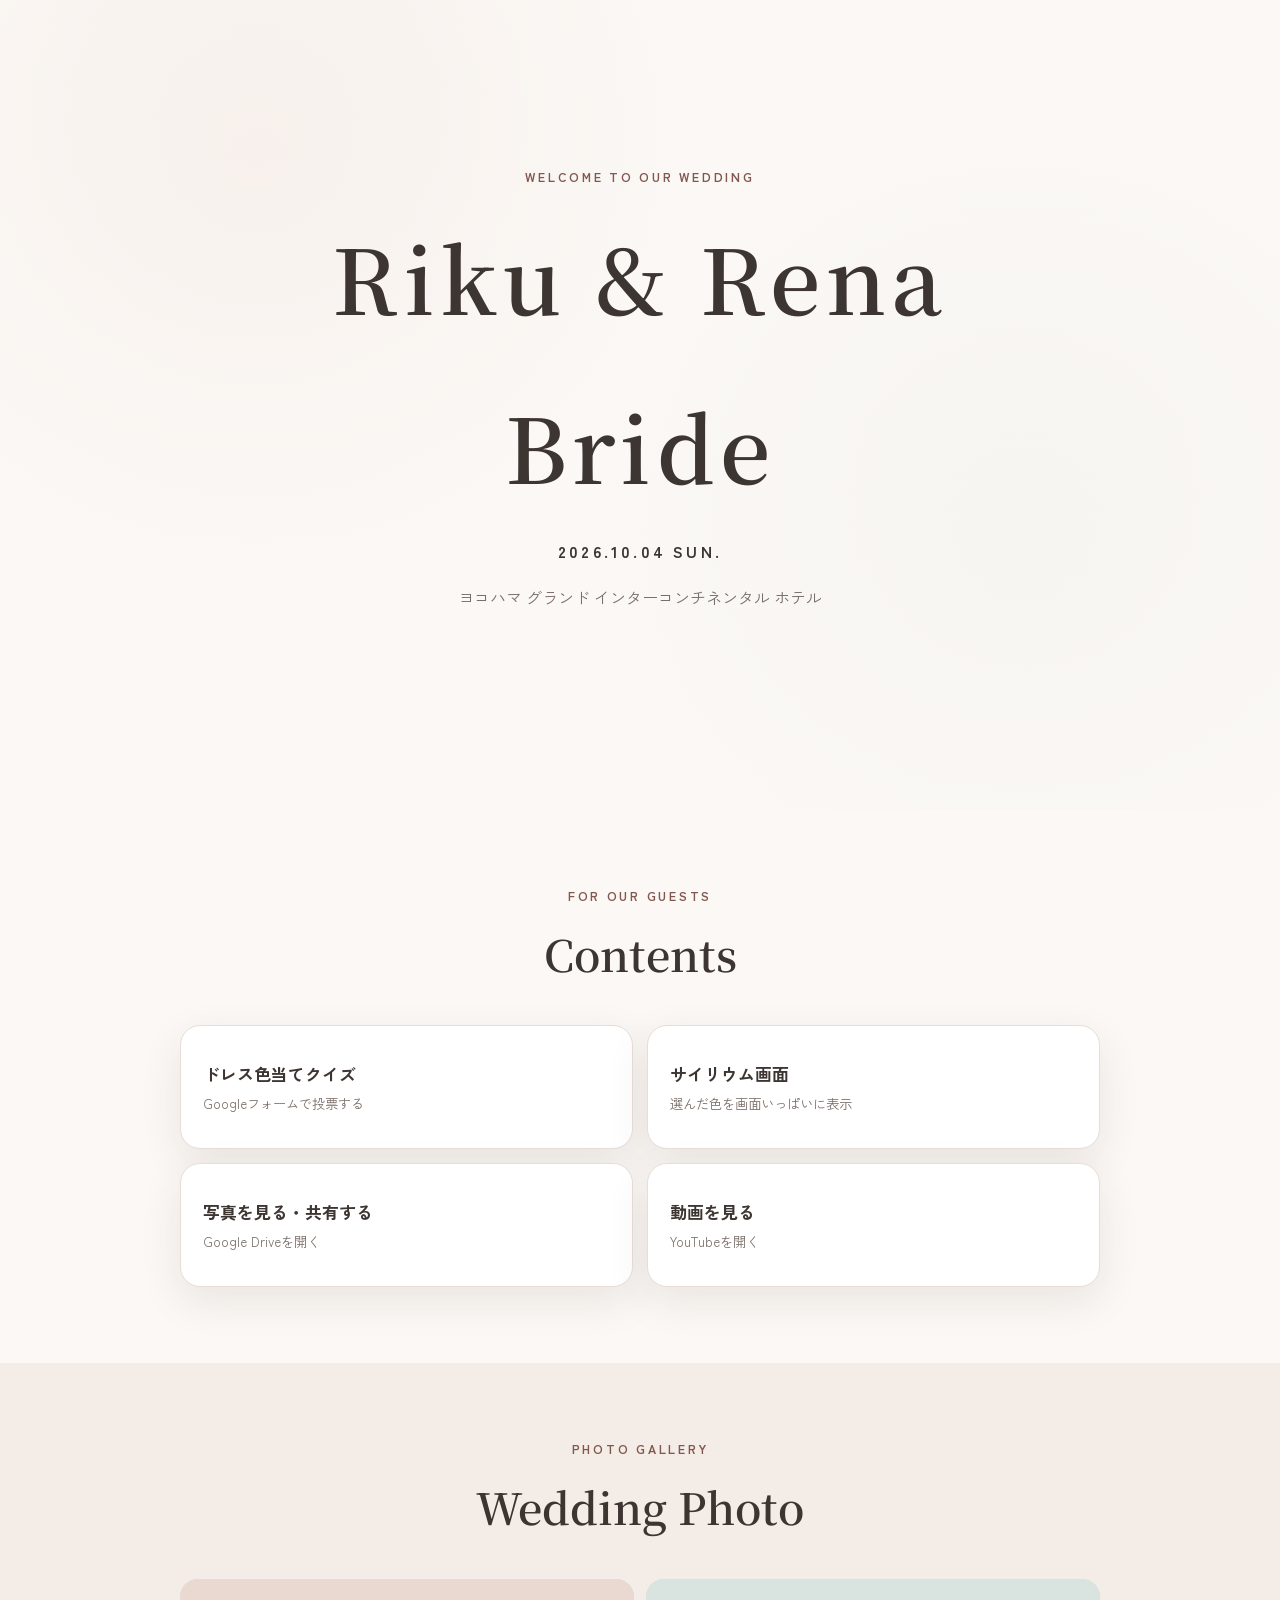
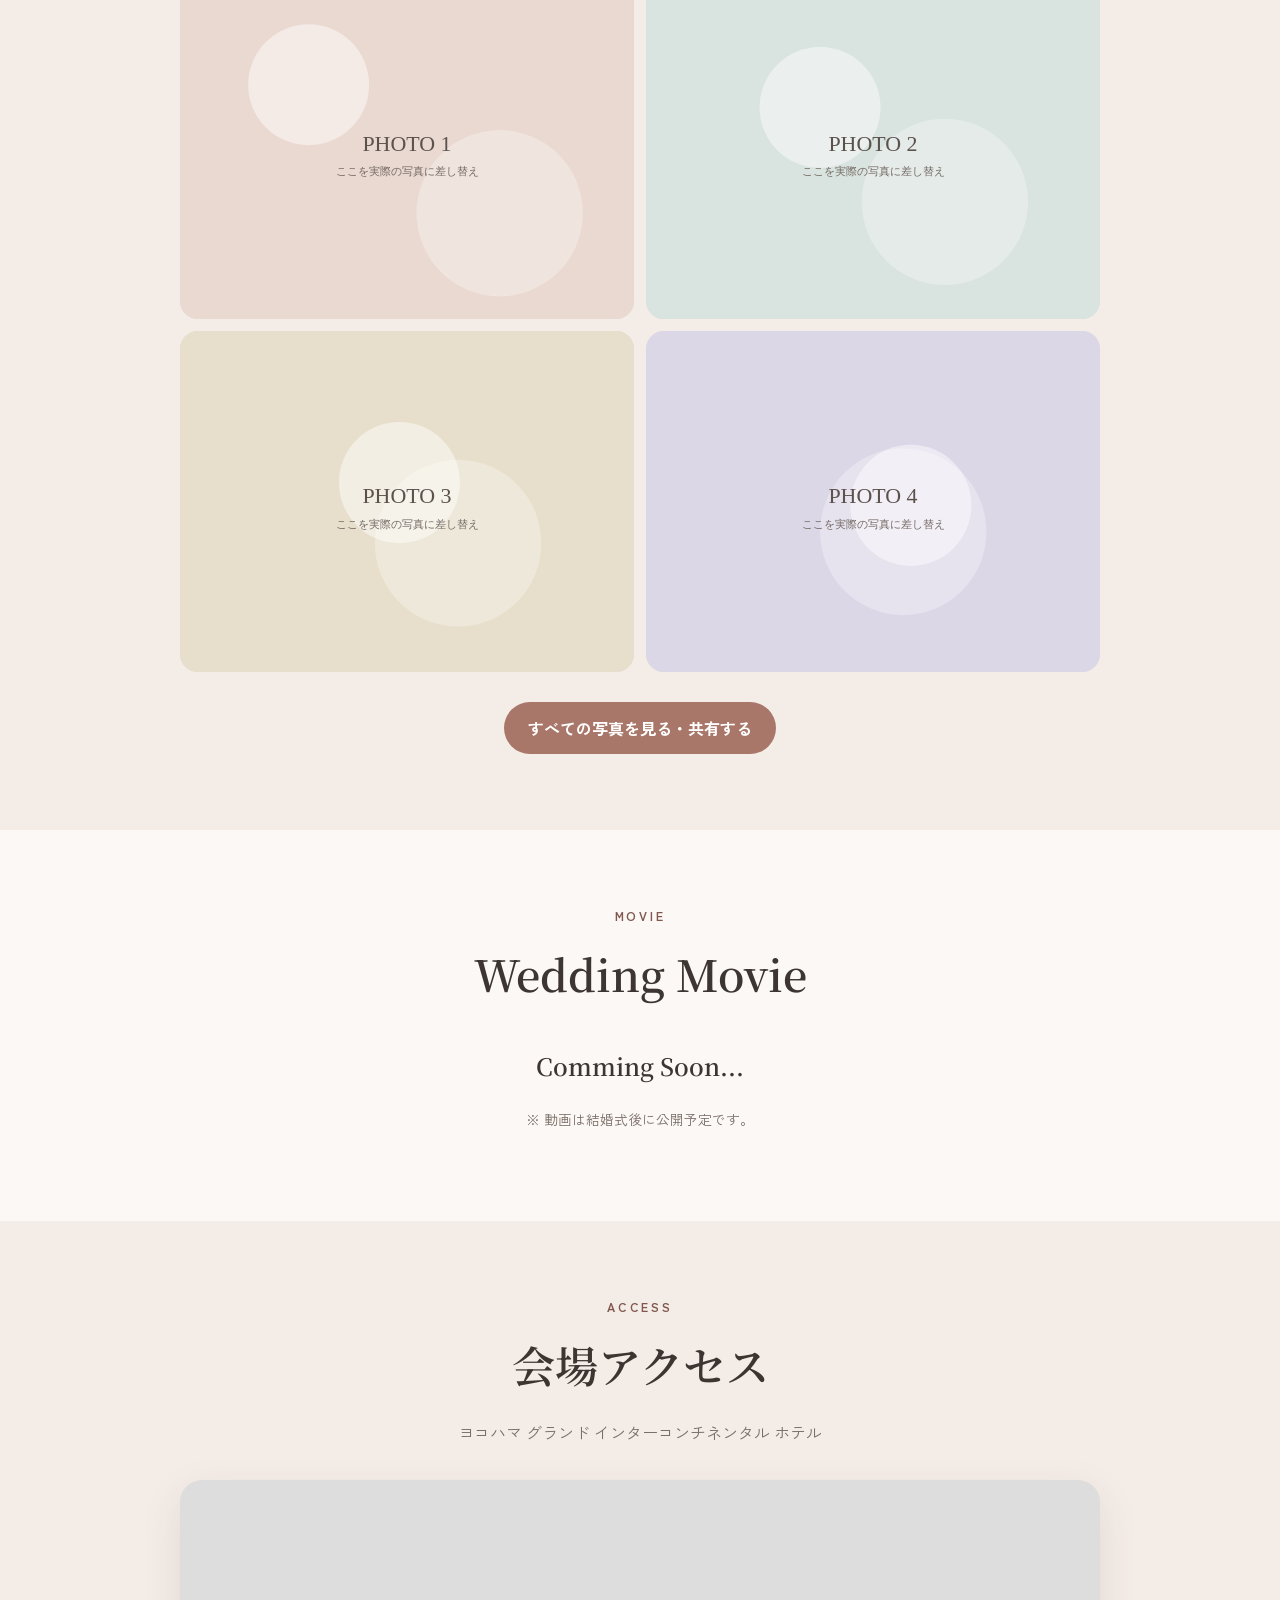
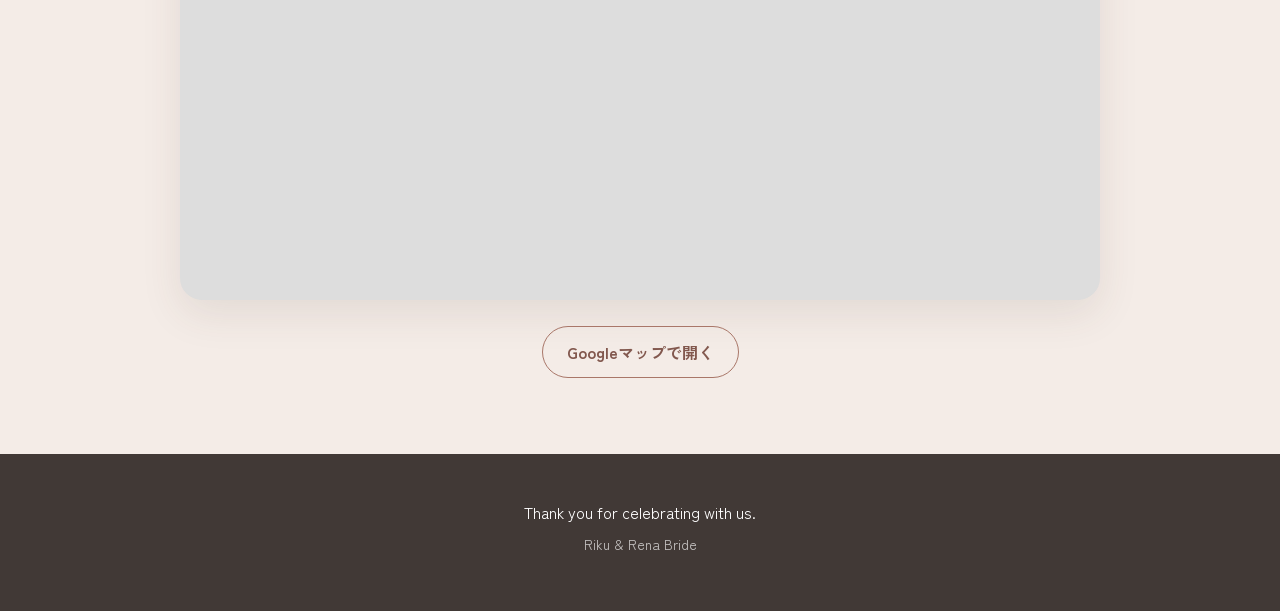
==== index.html @ 607ab464 "最初のコミット" ====
<!doctype html>
<html lang="ja">
<head>
  <meta charset="utf-8">
  <meta name="viewport" content="width=device-width,initial-scale=1,viewport-fit=cover">
  <meta name="theme-color" content="#f7f2ee">
  <title>Wedding Day</title>
  <link rel="preconnect" href="https://fonts.googleapis.com">
  <link rel="preconnect" href="https://fonts.gstatic.com" crossorigin>
  <link href="https://fonts.googleapis.com/css2?family=Noto+Serif+JP:wght@400;600&family=Zen+Kaku+Gothic+New:wght@400;500;700&display=swap" rel="stylesheet">
  <link rel="stylesheet" href="style.css">
</head>
<body>
  <header class="hero">
    <div class="hero__inner">
      <p class="eyebrow">WELCOME TO OUR WEDDING</p>
      <h1>Riku &amp; Rena</h1>
      <h1>Bride</h1>
      <p class="date">2026.10.04 SUN.</p>
      <p class="venue">ヨコハマ グランド インターコンチネンタル ホテル</p>
      <!-- <a class="scroll-link" href="#menu">当日のメニューを見る ↓</a> -->
    </div>
  </header>

  <main>
    <section id="menu" class="section">
      <div class="section-heading">
        <p class="eyebrow">FOR OUR GUESTS</p>
        <h2>Contents</h2>
        <!-- <p>進みたい項目をタップしてください。</p> -->
      </div>

      <div class="menu-grid">
        <a class="menu-card" data-config-link="formUrl" href="#" target="_blank" rel="noopener">
          <!-- <span class="menu-icon">🎨</span> -->
          <span><strong>ドレス色当てクイズ</strong><small>Googleフォームで投票する</small></span>
        </a>

        <a class="menu-card" href="light.html">
          <!-- <span class="menu-icon">✨</span> -->
          <span><strong>サイリウム画面</strong><small>選んだ色を画面いっぱいに表示</small></span>
        </a>

        <a class="menu-card" href="#wedding-photo">
          <!-- <span class="menu-icon">📷</span> -->
          <span><strong>写真を見る・共有する</strong><small>Google Driveを開く</small></span>
        </a>

        <a class="menu-card" href="#wedding-movie">
          <!-- <span class="menu-icon">🎬</span> -->
          <span><strong>動画を見る</strong><small>YouTubeを開く</small></span>
        </a>
      </div>
    </section>

    <section id="wedding-photo" class="section soft">
      <div class="section-heading">
        <p class="eyebrow">PHOTO GALLERY</p>
        <h2>Wedding Photo</h2>
      </div>

      <div class="gallery">
        <figure><img src="assets/photo1.svg" alt="写真プレビュー1"></figure>
        <figure><img src="assets/photo2.svg" alt="写真プレビュー2"></figure>
        <figure><img src="assets/photo3.svg" alt="写真プレビュー3"></figure>
        <figure><img src="assets/photo4.svg" alt="写真プレビュー4"></figure>
      </div>

      <div class="center">
        <a class="button" data-config-link="driveUrl" href="#" target="_blank" rel="noopener">すべての写真を見る・共有する</a>
      </div>
    </section>

    <section id="wedding-movie" class="section">
      <div class="section-heading">
        <p class="eyebrow">MOVIE</p>
        <h2>Wedding Movie</h2>
      </div>

      <!-- <div class="video-wrap">
        <iframe id="youtubeFrame" title="Wedding Movie" loading="lazy"
          src="https://www.youtube.com/embed/dQw4w9WgXcQ"
          allow="accelerometer; autoplay; clipboard-write; encrypted-media; gyroscope; picture-in-picture; web-share"
          allowfullscreen></iframe>
      </div> -->
      <div class="tmp-coming-soon">
        <h2>Comming Soon...</h2>
      </div>
      <p class="note">※ 動画は結婚式後に公開予定です。</p>
    </section>

    <section class="section soft">
      <div class="section-heading">
        <p class="eyebrow">ACCESS</p>
        <h2>会場アクセス</h2>
        <p>ヨコハマ グランド インターコンチネンタル ホテル</p>
      </div>

      <div class="map-wrap">
        <iframe id="mapFrame" title="会場地図" loading="lazy"
          src="https://www.google.com/maps?q=%E3%83%A8%E3%82%B3%E3%83%8F%E3%83%9E%E3%82%B0%E3%83%A9%E3%83%B3%E3%83%89%E3%82%A4%E3%83%B3%E3%82%BF%E3%83%BC%E3%82%B3%E3%83%B3%E3%83%81%E3%83%8D%E3%83%B3%E3%82%BF%E3%83%AB%E3%83%9B%E3%83%86%E3%83%AB&output=embed"
          referrerpolicy="no-referrer-when-downgrade"></iframe>
      </div>

      <div class="center">
        <a class="button outline" data-config-link="mapUrl" href="#" target="_blank" rel="noopener">Googleマップで開く</a>
      </div>
    </section>
  </main>

  <footer>
    <p>Thank you for celebrating with us.</p>
    <p class="small">Riku &amp; Rena Bride</p>
  </footer>

  <script src="config.js"></script>
  <script src="script.js"></script>
</body>
</html>
---- style.css ----
:root {
  --bg: #fbf8f5;
  --paper: #ffffff;
  --ink: #3d3532;
  --muted: #7a6e68;
  --accent: #a97769;
  --accent-dark: #82584e;
  --line: #e8ddd7;
  --soft: #f4ece7;
  --shadow: 0 14px 40px rgba(83, 62, 53, .10);
}

* { box-sizing: border-box; }
html { scroll-behavior: smooth; }
body {
  margin: 0;
  color: var(--ink);
  background: var(--bg);
  font-family: "Zen Kaku Gothic New", system-ui, sans-serif;
  line-height: 1.75;
}
a { color: inherit; }
img { display: block; width: 100%; }

.hero {
  min-height: 90svh;
  display: grid;
  place-items: center;
  text-align: center;
  padding: 0px 24px;
  background:
    linear-gradient(rgba(251,248,245,.75), rgba(251,248,245,.92)),
    radial-gradient(circle at 20% 20%, #e9d5cc 0, transparent 36%),
    radial-gradient(circle at 80% 70%, #d8e0dc 0, transparent 38%);
}
.hero__inner { max-width: 720px; }
.hero h1, .section h2, .light-card h1 {
  font-family: "Noto Serif JP", serif;
  font-weight: 600;
}
.hero h1 {
  margin: 10px 0 12px;
  font-size: clamp(2.8rem, 12vw, 5.6rem);
  letter-spacing: .06em;
}
.eyebrow {
  margin: 0;
  color: var(--accent-dark);
  font-size: .78rem;
  font-weight: 700;
  letter-spacing: .22em;
}
.date { margin: 0; letter-spacing: .2em; font-weight: 700; }
.venue { margin: 18px 0 32px; color: var(--muted); }
.scroll-link { text-decoration: none; font-size: .92rem; }

.section {
  padding: 76px 20px;
}
.section.soft { background: var(--soft); }
.section-heading {
  max-width: 720px;
  margin: 0 auto 34px;
  text-align: center;
}
.section-heading h2 {
  margin: 8px 0 12px;
  font-size: clamp(1.8rem, 7vw, 2.7rem);
}
.section-heading p:last-child { margin-bottom: 0; color: var(--muted); }

.menu-grid {
  max-width: 920px;
  margin: 0 auto;
  display: grid;
  grid-template-columns: repeat(2, minmax(0,1fr));
  gap: 14px;
}
.menu-card {
  min-height: 124px;
  display: flex;
  align-items: center;
  gap: 16px;
  padding: 22px;
  border: 1px solid var(--line);
  border-radius: 20px;
  background: var(--paper);
  box-shadow: var(--shadow);
  text-decoration: none;
  transition: transform .18s ease, box-shadow .18s ease;
}
.menu-card:active { transform: scale(.98); }
.menu-card.featured { border-color: #c9a69b; }
.menu-icon { font-size: 2rem; }
.menu-card strong { display: block; font-size: 1.05rem; }
.menu-card small { display: block; color: var(--muted); margin-top: 3px; }

.gallery {
  max-width: 920px;
  margin: 0 auto 30px;
  display: grid;
  grid-template-columns: repeat(2, minmax(0,1fr));
  gap: 12px;
}
.gallery figure { margin: 0; overflow: hidden; border-radius: 18px; background: #ddd; }
.gallery img { aspect-ratio: 4/3; object-fit: cover; }

.center { text-align: center; }
.button {
  display: inline-flex;
  justify-content: center;
  align-items: center;
  min-height: 52px;
  padding: 0 24px;
  border: 0;
  border-radius: 999px;
  color: white;
  background: var(--accent);
  font: inherit;
  font-weight: 700;
  text-decoration: none;
  cursor: pointer;
}
.button.outline { color: var(--accent-dark); background: transparent; border: 1px solid var(--accent); }
.button.full { width: 100%; }

.video-wrap, .map-wrap {
  max-width: 920px;
  margin: 0 auto;
  overflow: hidden;
  border-radius: 22px;
  background: #ddd;
  box-shadow: var(--shadow);
}
.video-wrap { aspect-ratio: 16/9; }
.map-wrap { height: 420px; margin-bottom: 26px; }
.video-wrap iframe, .map-wrap iframe { width: 100%; height: 100%; border: 0; }
.note { color: var(--muted); text-align: center; font-size: .86rem; }
.tmp-coming-soon { text-align: center; }
code { background: #eee4de; padding: 2px 6px; border-radius: 5px; }

footer {
  padding: 44px 20px 54px;
  text-align: center;
  background: #413936;
  color: #fff;
}
footer p { margin: 0; }
footer .small { opacity: .7; font-size: .86rem; margin-top: 6px; }

.light-page { min-height: 100svh; }
.light-menu {
  min-height: 100svh;
  display: grid;
  place-items: center;
  padding: max(24px, env(safe-area-inset-top)) 18px max(24px, env(safe-area-inset-bottom));
  background:
    radial-gradient(circle at top, #f0ded6 0, transparent 45%),
    var(--bg);
}
.back-link {
  position: fixed;
  left: 18px;
  top: max(16px, env(safe-area-inset-top));
  text-decoration: none;
  z-index: 2;
}
.light-card {
  width: min(100%, 560px);
  padding: 34px 22px;
  border-radius: 24px;
  background: rgba(255,255,255,.92);
  box-shadow: var(--shadow);
  text-align: center;
}
.light-card h1 { margin: 8px 0 12px; }
.light-card > p:not(.eyebrow) { color: var(--muted); }
.color-grid {
  display: grid;
  grid-template-columns: repeat(2, minmax(0,1fr));
  gap: 12px;
  margin: 26px 0 18px;
}
.color-button {
  min-height: 92px;
  border: 0;
  border-radius: 18px;
  font: inherit;
  font-weight: 700;
  box-shadow: inset 0 0 0 1px rgba(0,0,0,.08);
  cursor: pointer;
}
.light-note { font-size: .86rem; margin-bottom: 0; }

.color-screen {
  position: fixed;
  inset: 0;
  z-index: 10;
  display: grid;
  place-items: end center;
  cursor: pointer;
  padding: 0 16px max(18px, env(safe-area-inset-bottom));
}
.light-menu[hidden],
.color-screen[hidden] {
  display: none;
}
.color-screen__hint {
  padding: 8px 14px;
  border-radius: 999px;
  color: white;
  background: rgba(0,0,0,.35);
  font-size: .82rem;
  opacity: .72;
}

@media (max-width: 640px) {
  .menu-grid { grid-template-columns: 1fr; }
  .menu-card { min-height: 102px; }
  .section { padding: 62px 16px; }
  .map-wrap { height: 360px; }
}
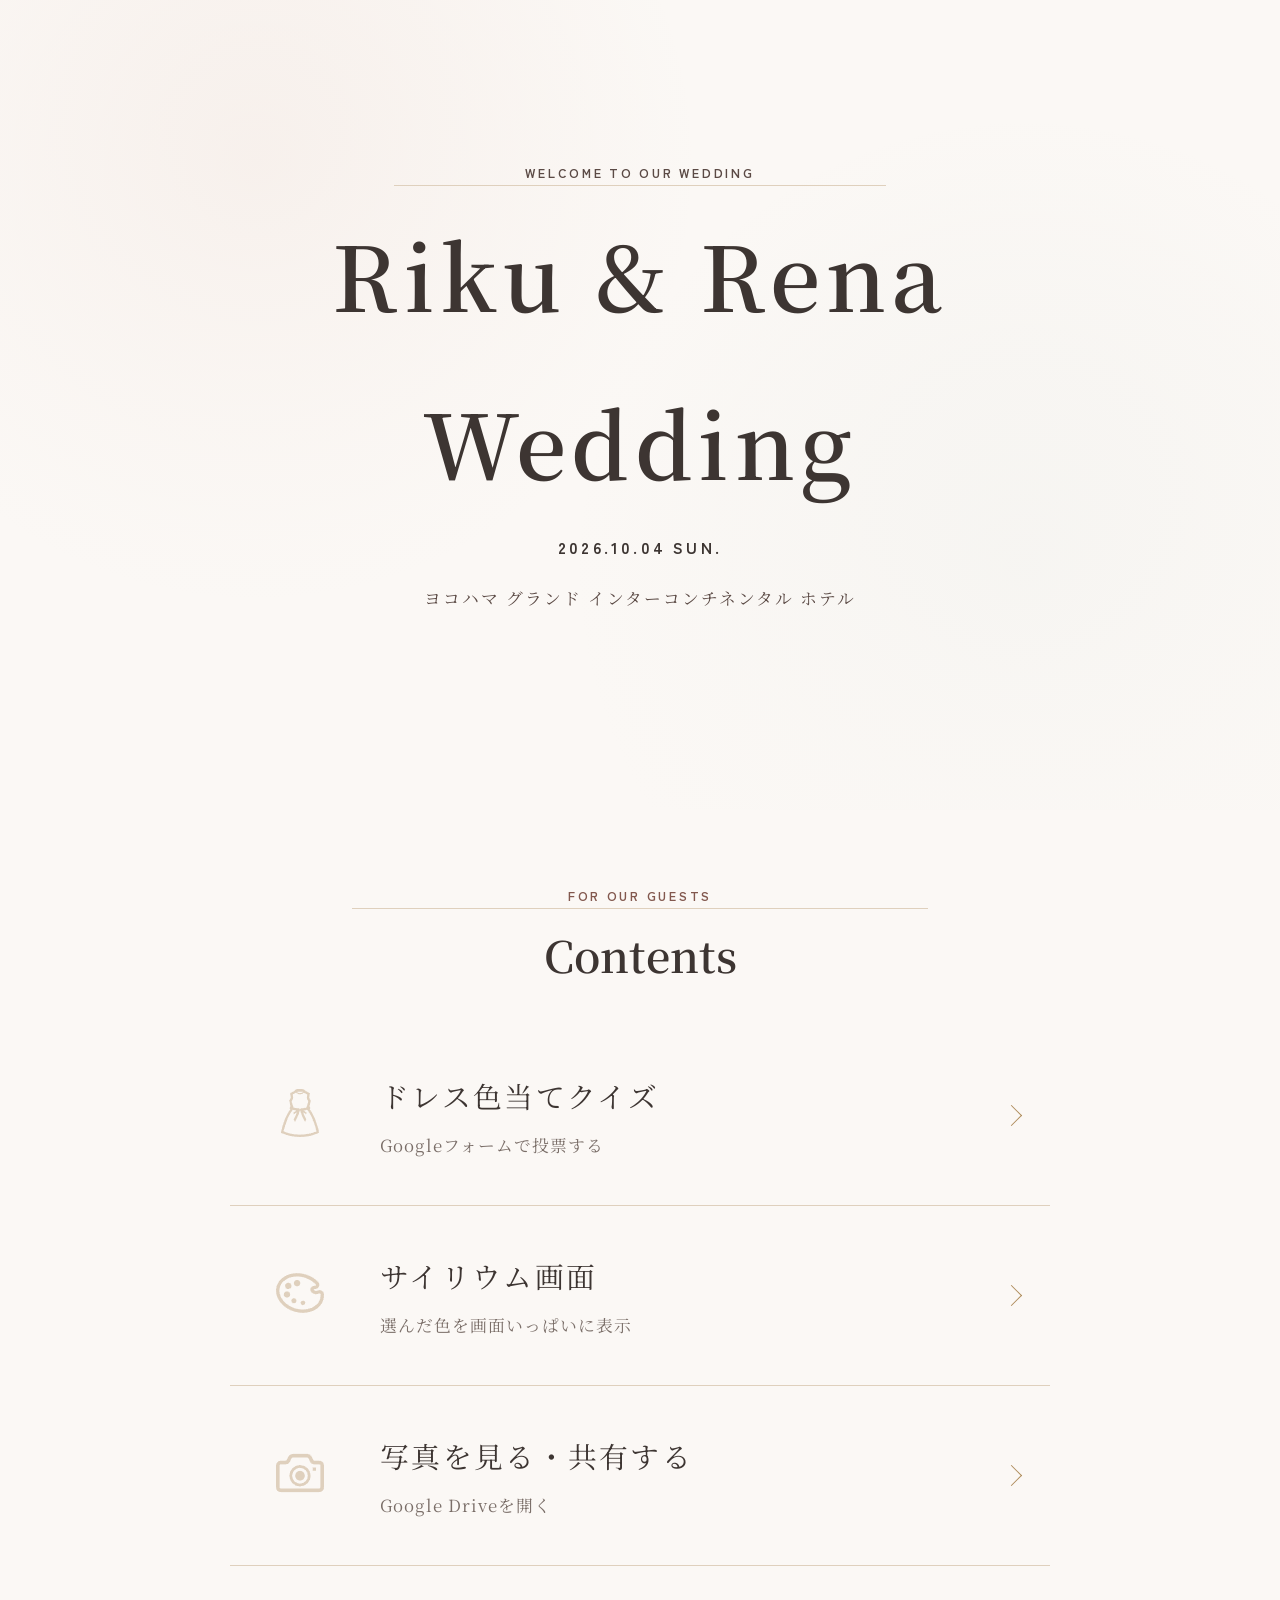
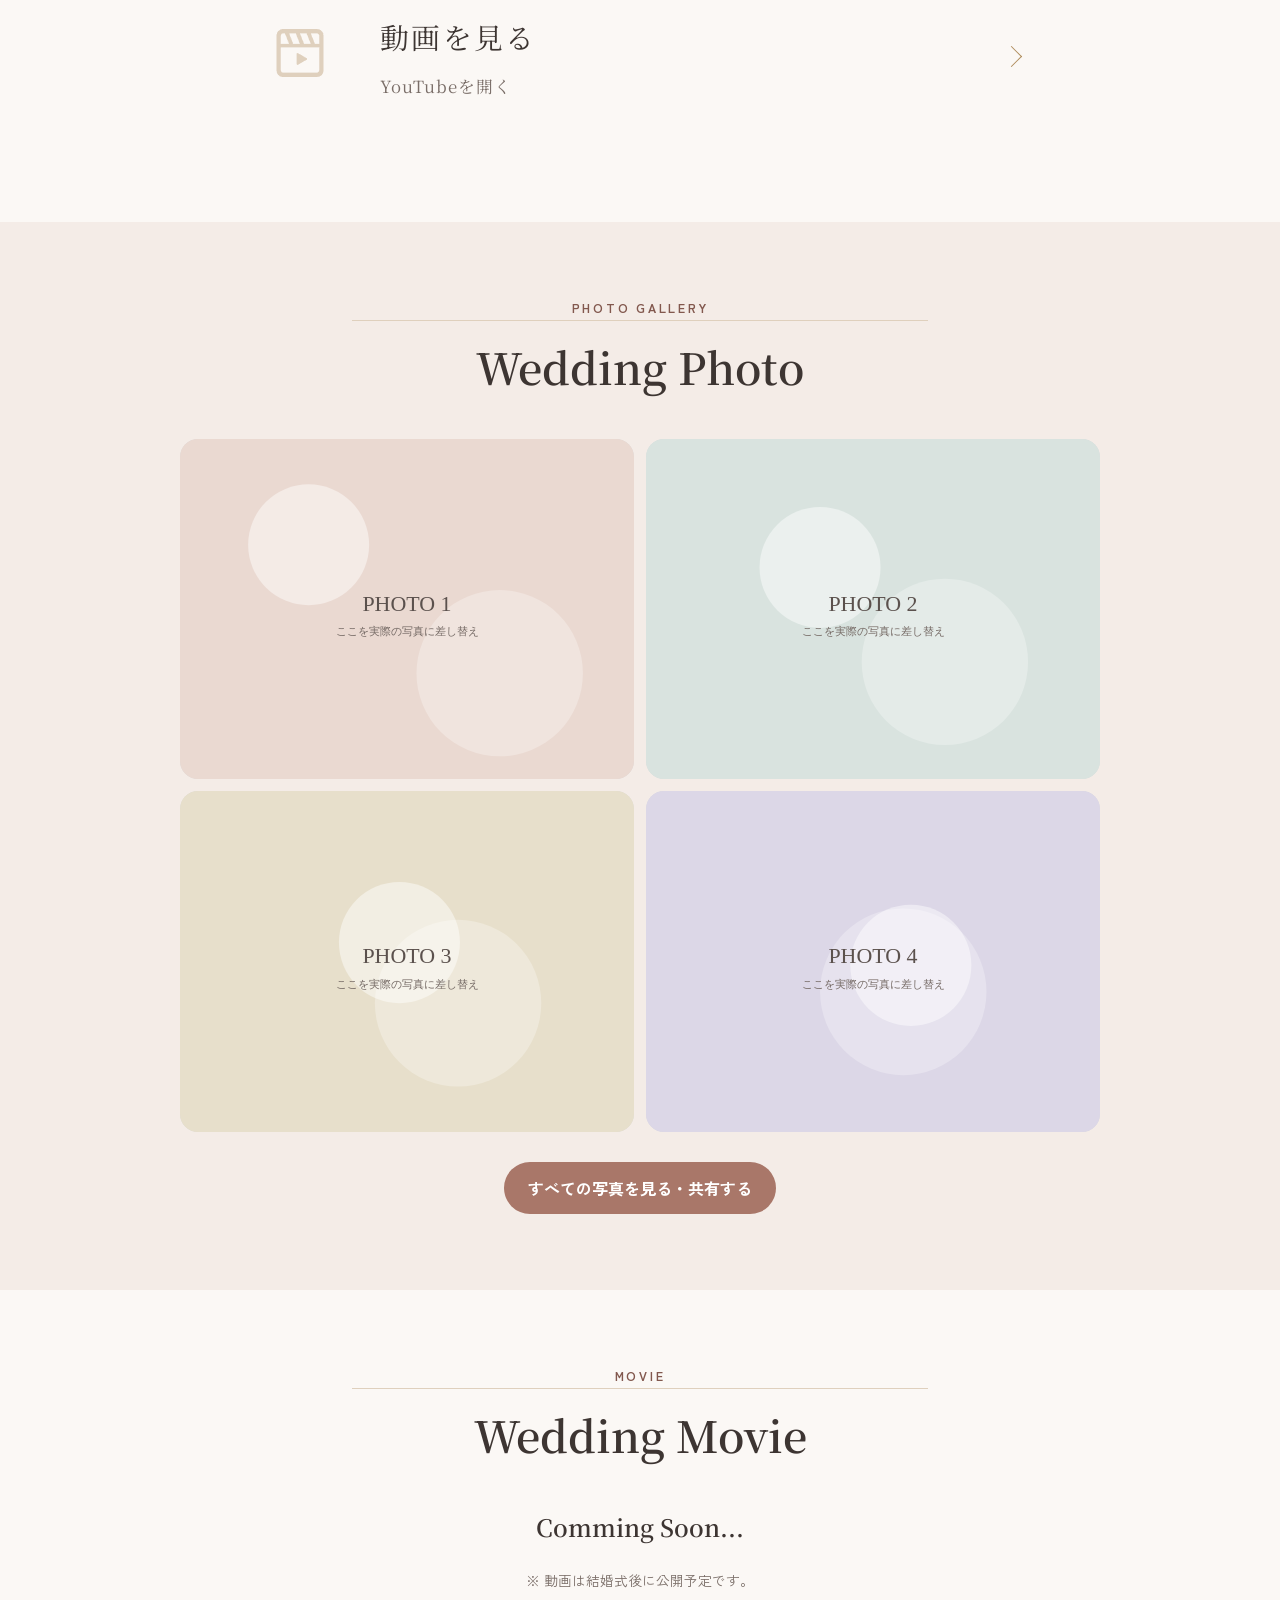
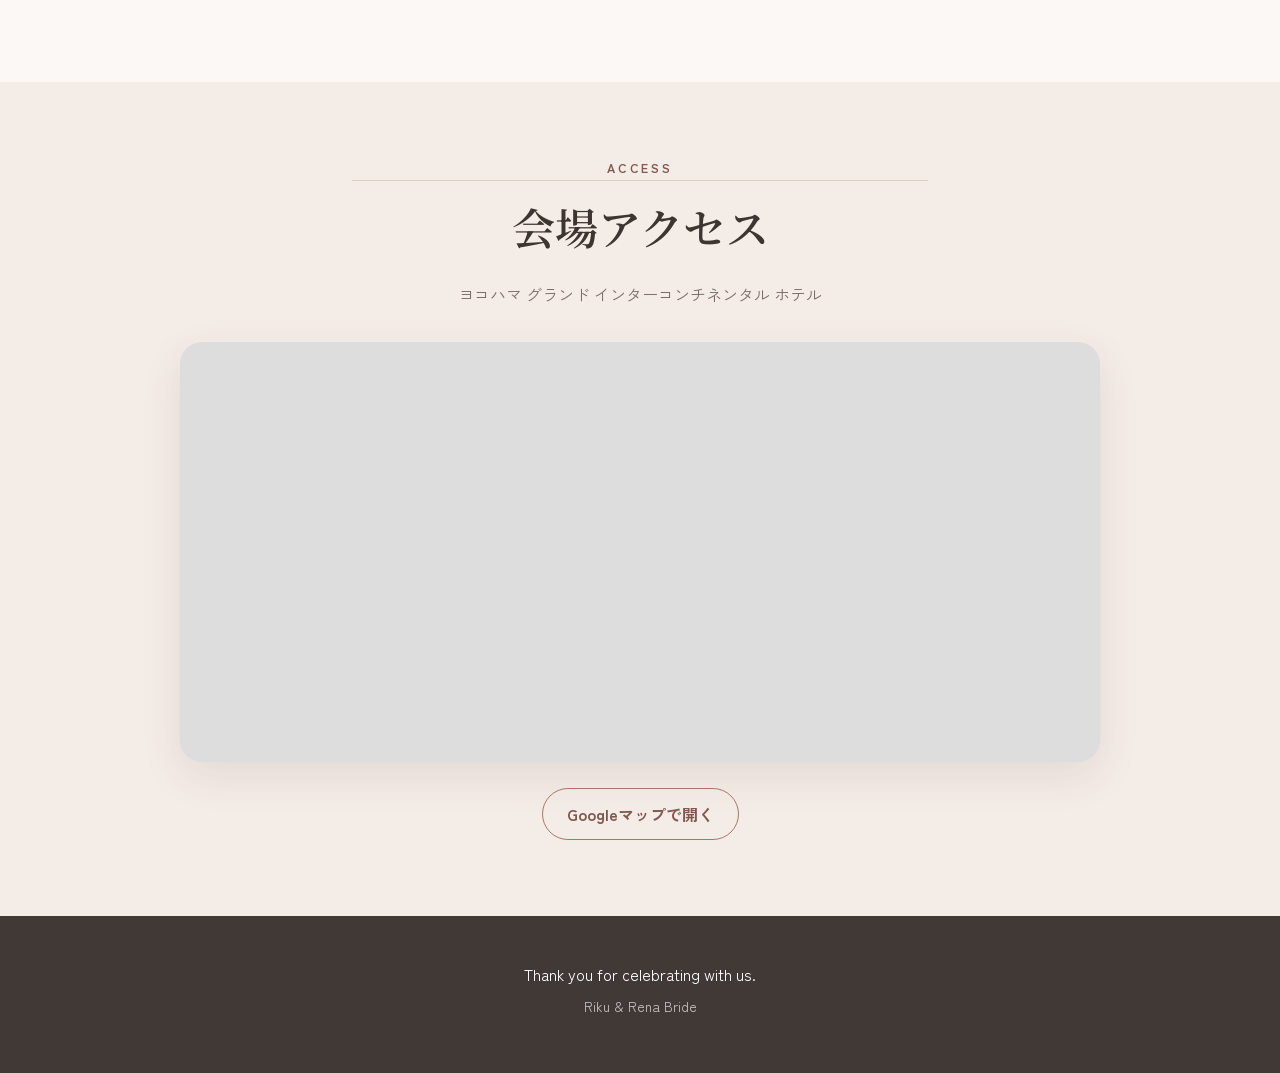
==== commit 9b088256: "見た目を調整" ====
--- a/index.html
+++ b/index.html
@@ -13,11 +13,11 @@
 <body>
   <header class="hero">
     <div class="hero__inner">
-      <p class="eyebrow">WELCOME TO OUR WEDDING</p>
+      <p class="eyebrow message-dark">WELCOME TO OUR WEDDING</p>
       <h1>Riku &amp; Rena</h1>
-      <h1>Bride</h1>
+      <h1>Wedding</h1>
       <p class="date">2026.10.04 SUN.</p>
-      <p class="venue">ヨコハマ グランド インターコンチネンタル ホテル</p>
+      <p class="venue message-dark">ヨコハマ グランド インターコンチネンタル ホテル</p>
       <!-- <a class="scroll-link" href="#menu">当日のメニューを見る ↓</a> -->
     </div>
   </header>
@@ -32,22 +32,22 @@
 
       <div class="menu-grid">
         <a class="menu-card" data-config-link="formUrl" href="#" target="_blank" rel="noopener">
-          <!-- <span class="menu-icon">🎨</span> -->
+          <span class="menu-icon"><img src="assets/icon-dress.png" alt=""></span>
           <span><strong>ドレス色当てクイズ</strong><small>Googleフォームで投票する</small></span>
         </a>
 
         <a class="menu-card" href="light.html">
-          <!-- <span class="menu-icon">✨</span> -->
+          <span class="menu-icon"><img src="assets/icon-light.png" alt=""></span>
           <span><strong>サイリウム画面</strong><small>選んだ色を画面いっぱいに表示</small></span>
         </a>
 
         <a class="menu-card" href="#wedding-photo">
-          <!-- <span class="menu-icon">📷</span> -->
+          <span class="menu-icon"><img src="assets/icon-photo.png" alt=""></span>
           <span><strong>写真を見る・共有する</strong><small>Google Driveを開く</small></span>
         </a>
 
         <a class="menu-card" href="#wedding-movie">
-          <!-- <span class="menu-icon">🎬</span> -->
+          <span class="menu-icon"><img src="assets/icon-movie.png" alt=""></span>
           <span><strong>動画を見る</strong><small>YouTubeを開く</small></span>
         </a>
       </div>
--- a/style.css
+++ b/style.css
@@ -5,6 +5,7 @@
   --muted: #7a6e68;
   --accent: #a97769;
   --accent-dark: #82584e;
+  --message-dark: #5b4a45;
   --line: #e8ddd7;
   --soft: #f4ece7;
   --shadow: 0 14px 40px rgba(83, 62, 53, .10);
@@ -32,6 +33,8 @@
     linear-gradient(rgba(251,248,245,.75), rgba(251,248,245,.92)),
     radial-gradient(circle at 20% 20%, #e9d5cc 0, transparent 36%),
     radial-gradient(circle at 80% 70%, #d8e0dc 0, transparent 38%);
+
+  /* background: url("assets/background.jpg") center/cover no-repeat; */
 }
 .hero__inner { max-width: 720px; }
 .hero h1, .section h2, .light-card h1 {
@@ -44,14 +47,25 @@
   letter-spacing: .06em;
 }
 .eyebrow {
-  margin: 0;
+  width: 80%;
+  margin: 0 auto;
   color: var(--accent-dark);
   font-size: .78rem;
   font-weight: 700;
   letter-spacing: .22em;
+  border-bottom: 1px solid #dfd0bd;
 }
 .date { margin: 0; letter-spacing: .2em; font-weight: 700; }
-.venue { margin: 18px 0 32px; color: var(--muted); }
+.venue {
+  max-width: 34rem;
+  margin: 22px auto 32px;
+  color: var(--message-dark);
+  font-family: "Noto Serif JP", serif;
+  font-size: clamp(.9rem, 2.2vw, 1.05rem);
+  font-weight: 400;
+  line-height: 1.9;
+  letter-spacing: .12em;
+}
 .scroll-link { text-decoration: none; font-size: .92rem; }
 
 .section {
@@ -70,30 +84,72 @@
 .section-heading p:last-child { margin-bottom: 0; color: var(--muted); }
 
 .menu-grid {
-  max-width: 920px;
+  max-width: 820px;
   margin: 0 auto;
   display: grid;
-  grid-template-columns: repeat(2, minmax(0,1fr));
-  gap: 14px;
+  grid-template-columns: 1fr;
 }
 .menu-card {
-  min-height: 124px;
-  display: flex;
+  min-height: 180px;
+  display: grid;
+  grid-template-columns: 84px minmax(0, 1fr) 18px;
   align-items: center;
-  gap: 16px;
-  padding: 22px;
-  border: 1px solid var(--line);
-  border-radius: 20px;
-  background: var(--paper);
-  box-shadow: var(--shadow);
+  gap: 38px;
+  padding: 32px 28px;
+  border: 0;
+  border-bottom: 1px solid #dfd0bd;
+  border-radius: 0;
+  background: transparent;
   text-decoration: none;
-  transition: transform .18s ease, box-shadow .18s ease;
+  transition: background-color .18s ease, transform .18s ease;
+}
+.menu-card::after {
+  width: 14px;
+  height: 14px;
+  border-right: 1.5px solid #ae8b59;
+  border-bottom: 1.5px solid #ae8b59;
+  content: "";
+  transform: rotate(-45deg);
+}
+.menu-card:hover {
+  background: rgba(255, 255, 255, .42);
+  transform: translateX(4px);
 }
 .menu-card:active { transform: scale(.98); }
+.menu-card:last-child { border-bottom: 0; }
 .menu-card.featured { border-color: #c9a69b; }
-.menu-icon { font-size: 2rem; }
-.menu-card strong { display: block; font-size: 1.05rem; }
-.menu-card small { display: block; color: var(--muted); margin-top: 3px; }
+.menu-icon {
+  display: grid;
+  width: 84px;
+  height: 84px;
+  align-self: center;
+  place-items: center;
+  overflow: hidden;
+}
+.menu-icon img {
+  display: block;
+  width: auto;
+  height: auto;
+  max-width: 100%;
+  max-height: 100%;
+  margin: auto;
+  transform: translateY(-3px);
+}
+.menu-card strong {
+  display: block;
+  font-family: "Noto Serif JP", serif;
+  font-size: clamp(1.35rem, 3vw, 1.8rem);
+  font-weight: 400;
+  letter-spacing: .08em;
+}
+.menu-card small {
+  display: block;
+  margin-top: 10px;
+  color: var(--muted);
+  font-family: "Noto Serif JP", serif;
+  font-size: clamp(.9rem, 2vw, 1.05rem);
+  letter-spacing: .06em;
+}
 
 .gallery {
   max-width: 920px;
@@ -214,9 +270,18 @@
   opacity: .72;
 }
 
+.message-dark { color: var(--message-dark); }
+
 @media (max-width: 640px) {
   .menu-grid { grid-template-columns: 1fr; }
-  .menu-card { min-height: 102px; }
+  .menu-card {
+    min-height: 132px;
+    grid-template-columns: 54px minmax(0, 1fr) 12px;
+    gap: 18px;
+    padding: 24px 8px;
+  }
+  .menu-icon { width: 54px; height: 54px; }
+  .menu-card::after { width: 10px; height: 10px; }
   .section { padding: 62px 16px; }
   .map-wrap { height: 360px; }
 }
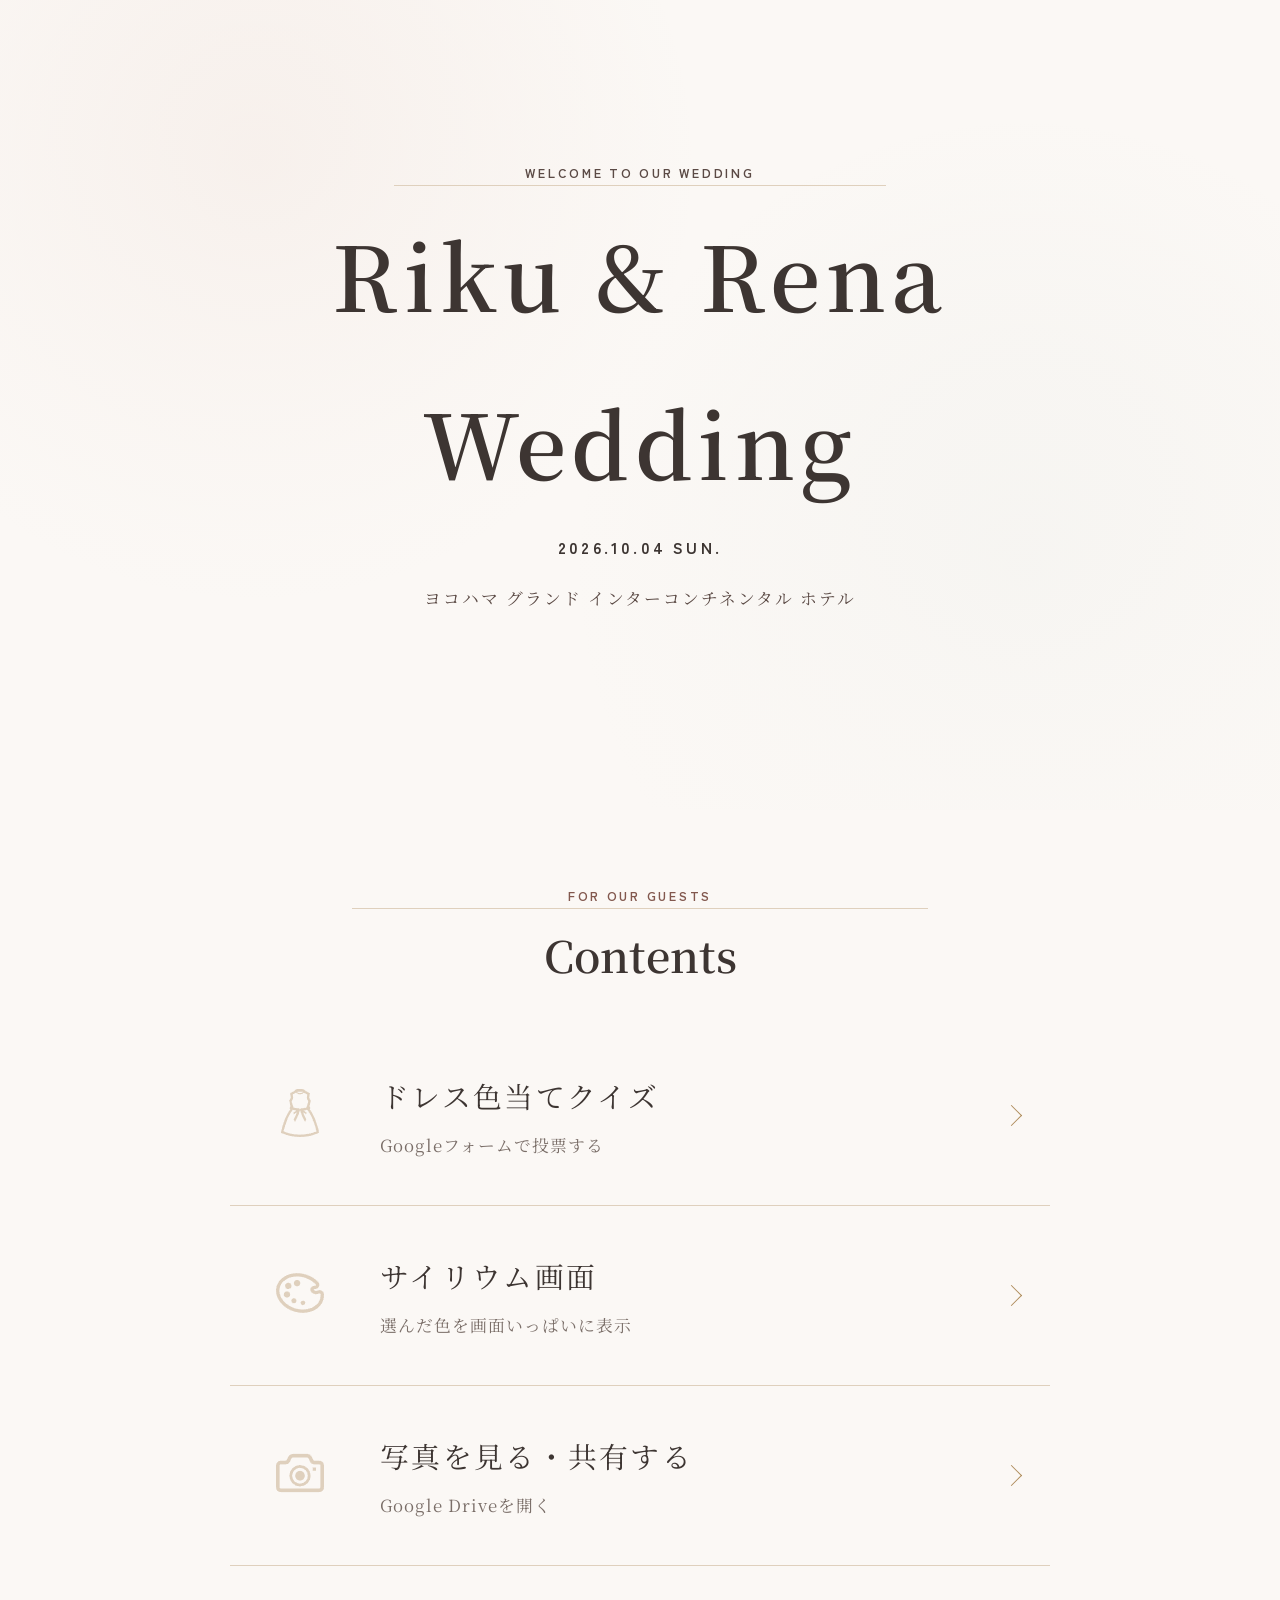
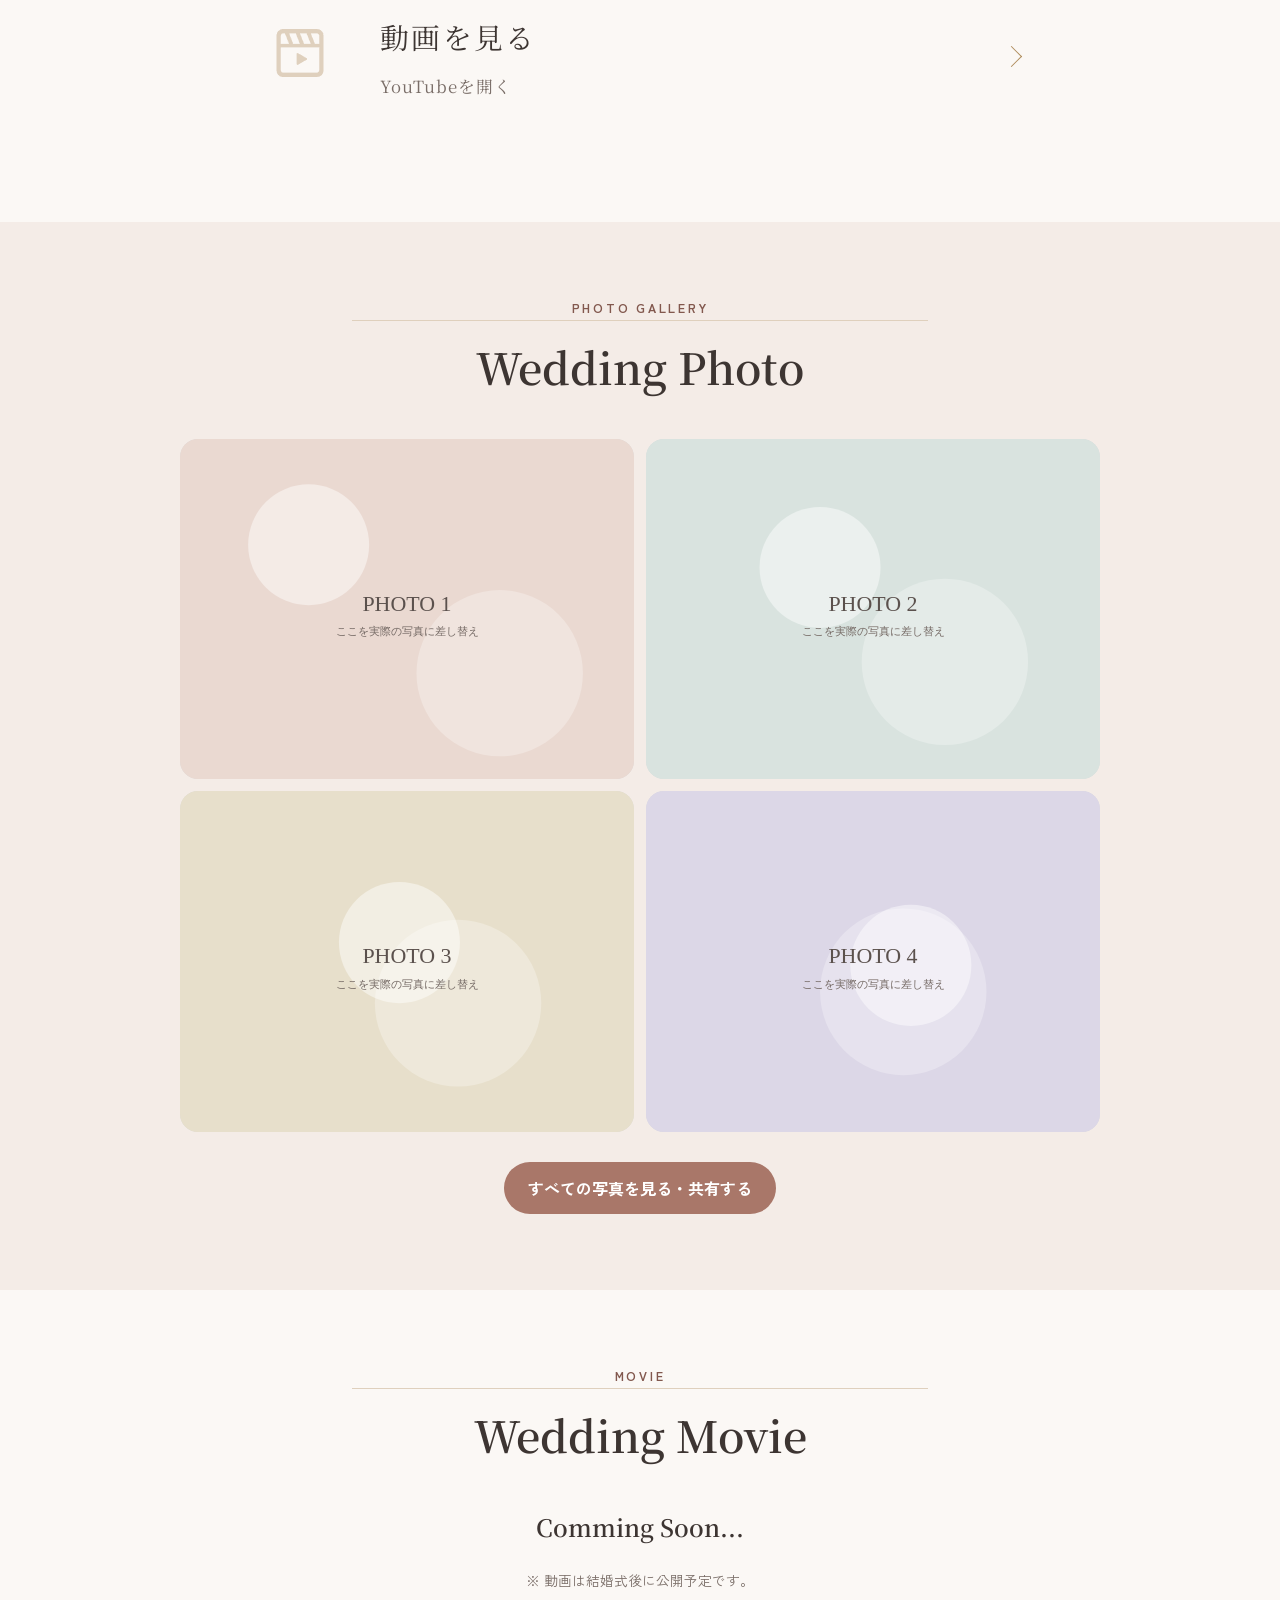
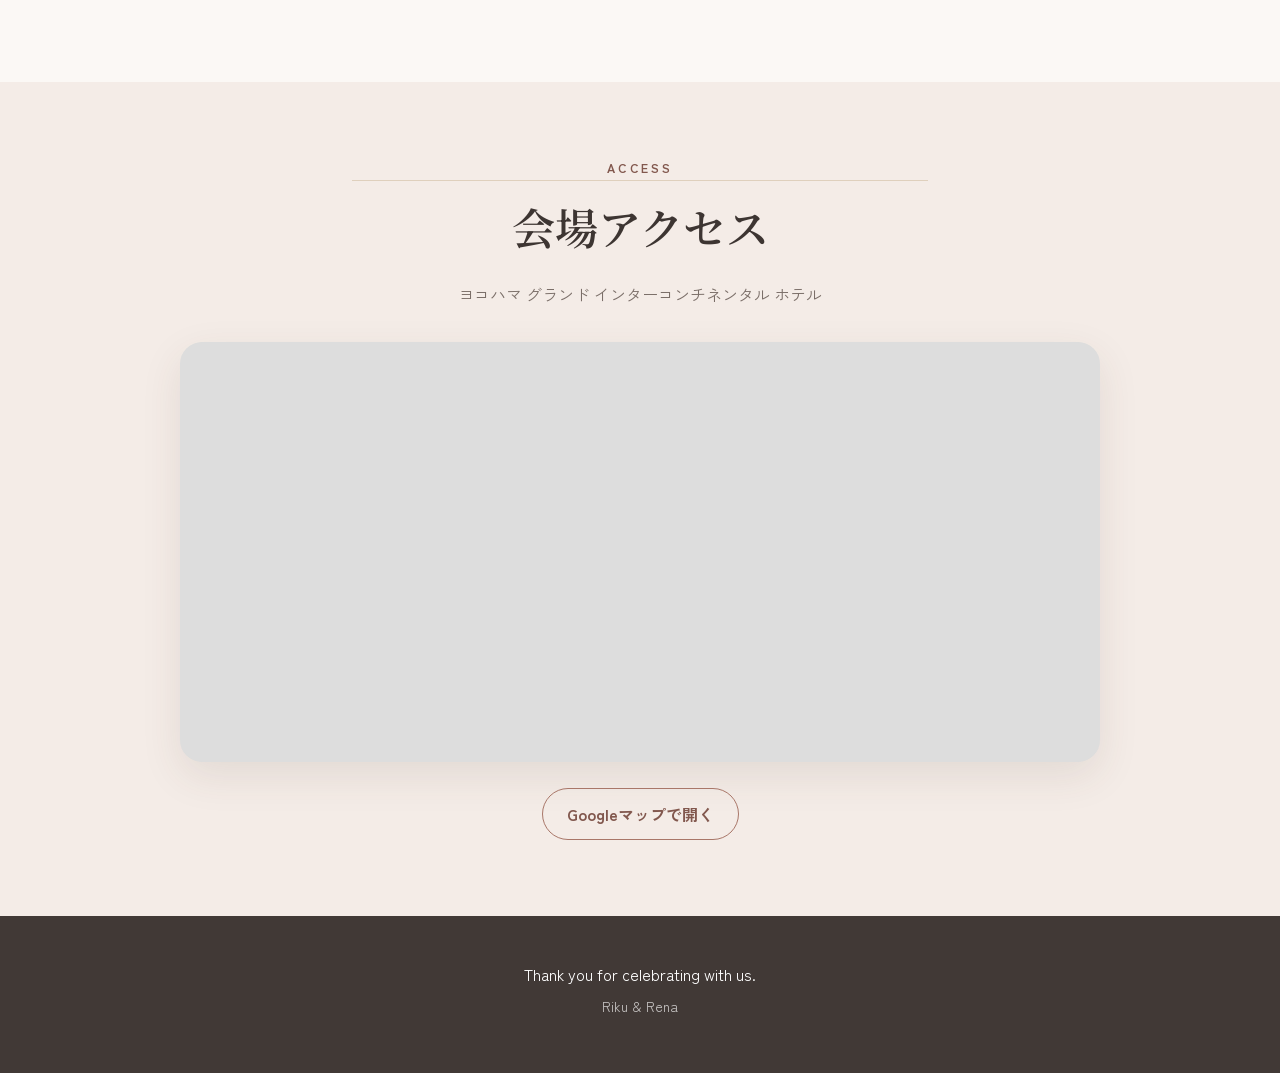
==== commit 5c14d9a5: "index.html を更新" ====
--- a/index.html
+++ b/index.html
@@ -110,7 +110,7 @@
 
   <footer>
     <p>Thank you for celebrating with us.</p>
-    <p class="small">Riku &amp; Rena Bride</p>
+    <p class="small">Riku &amp; Rena</p>
   </footer>
 
   <script src="config.js"></script>
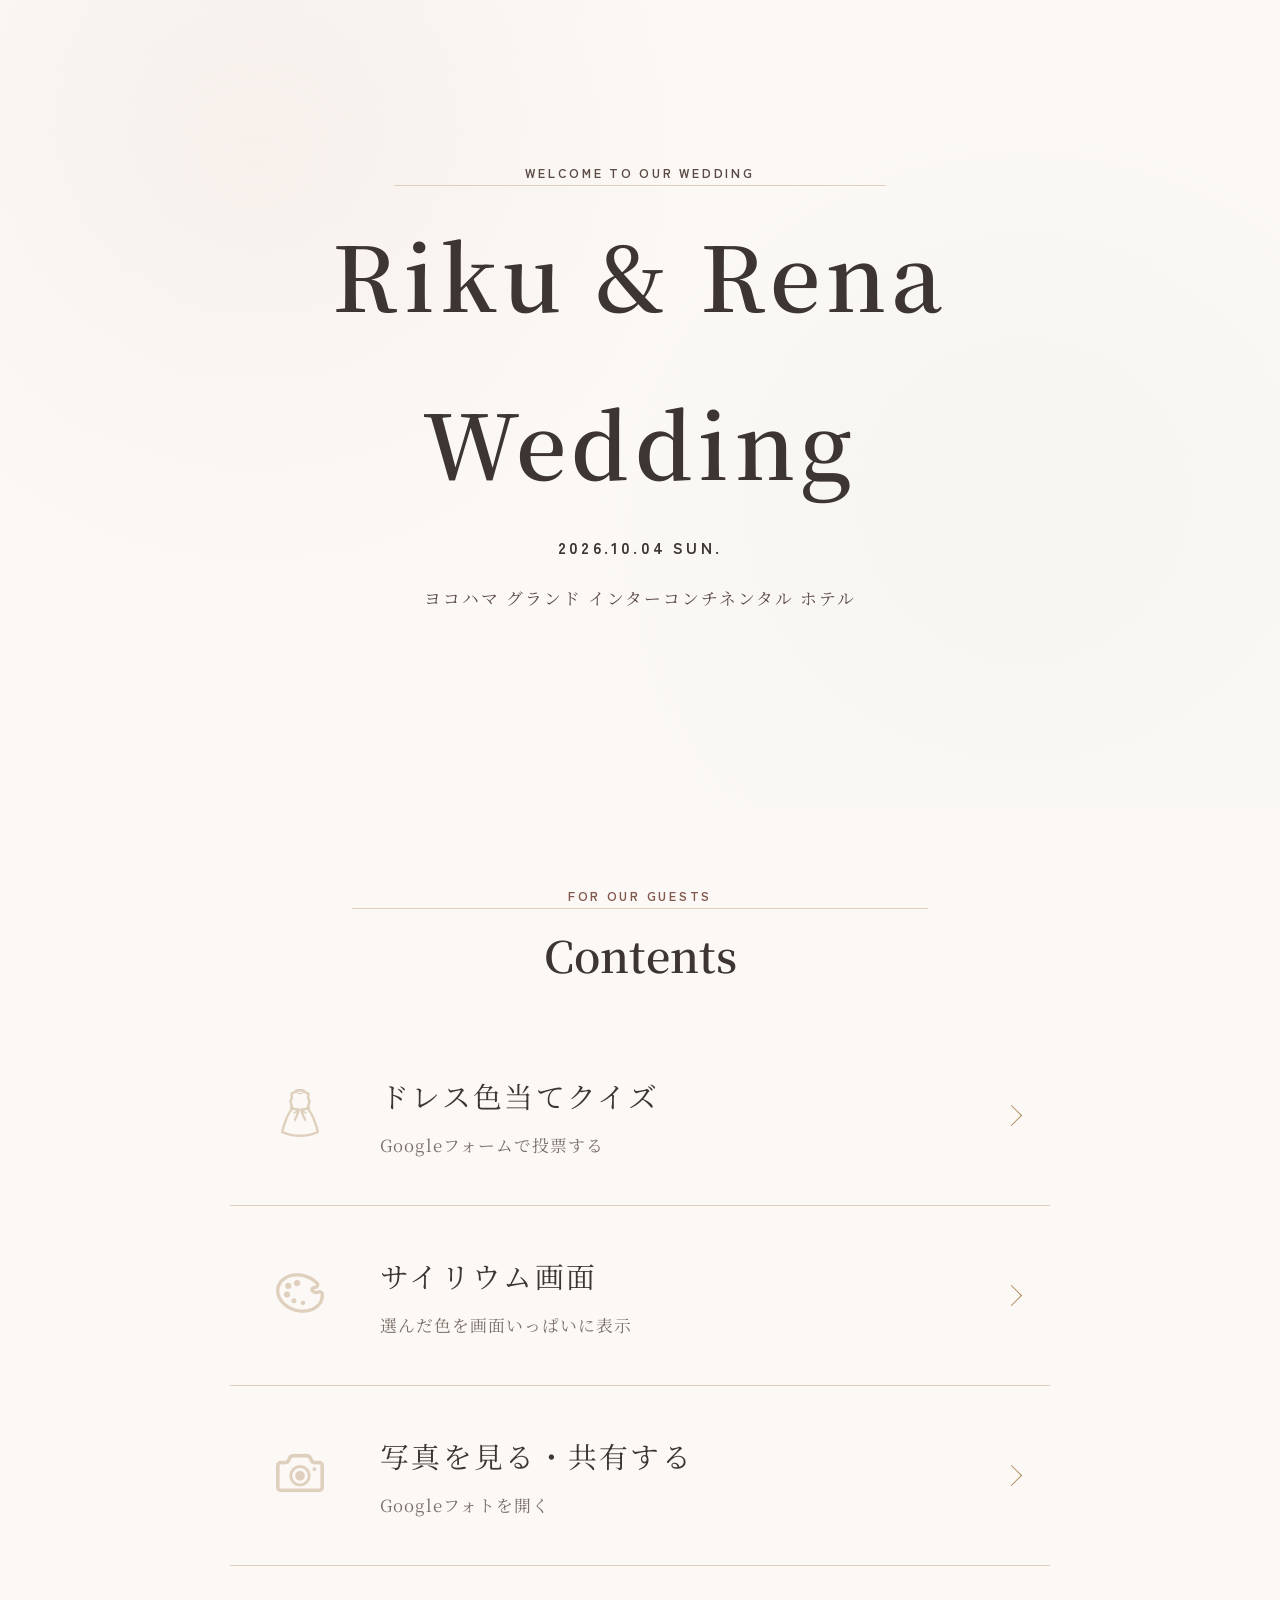
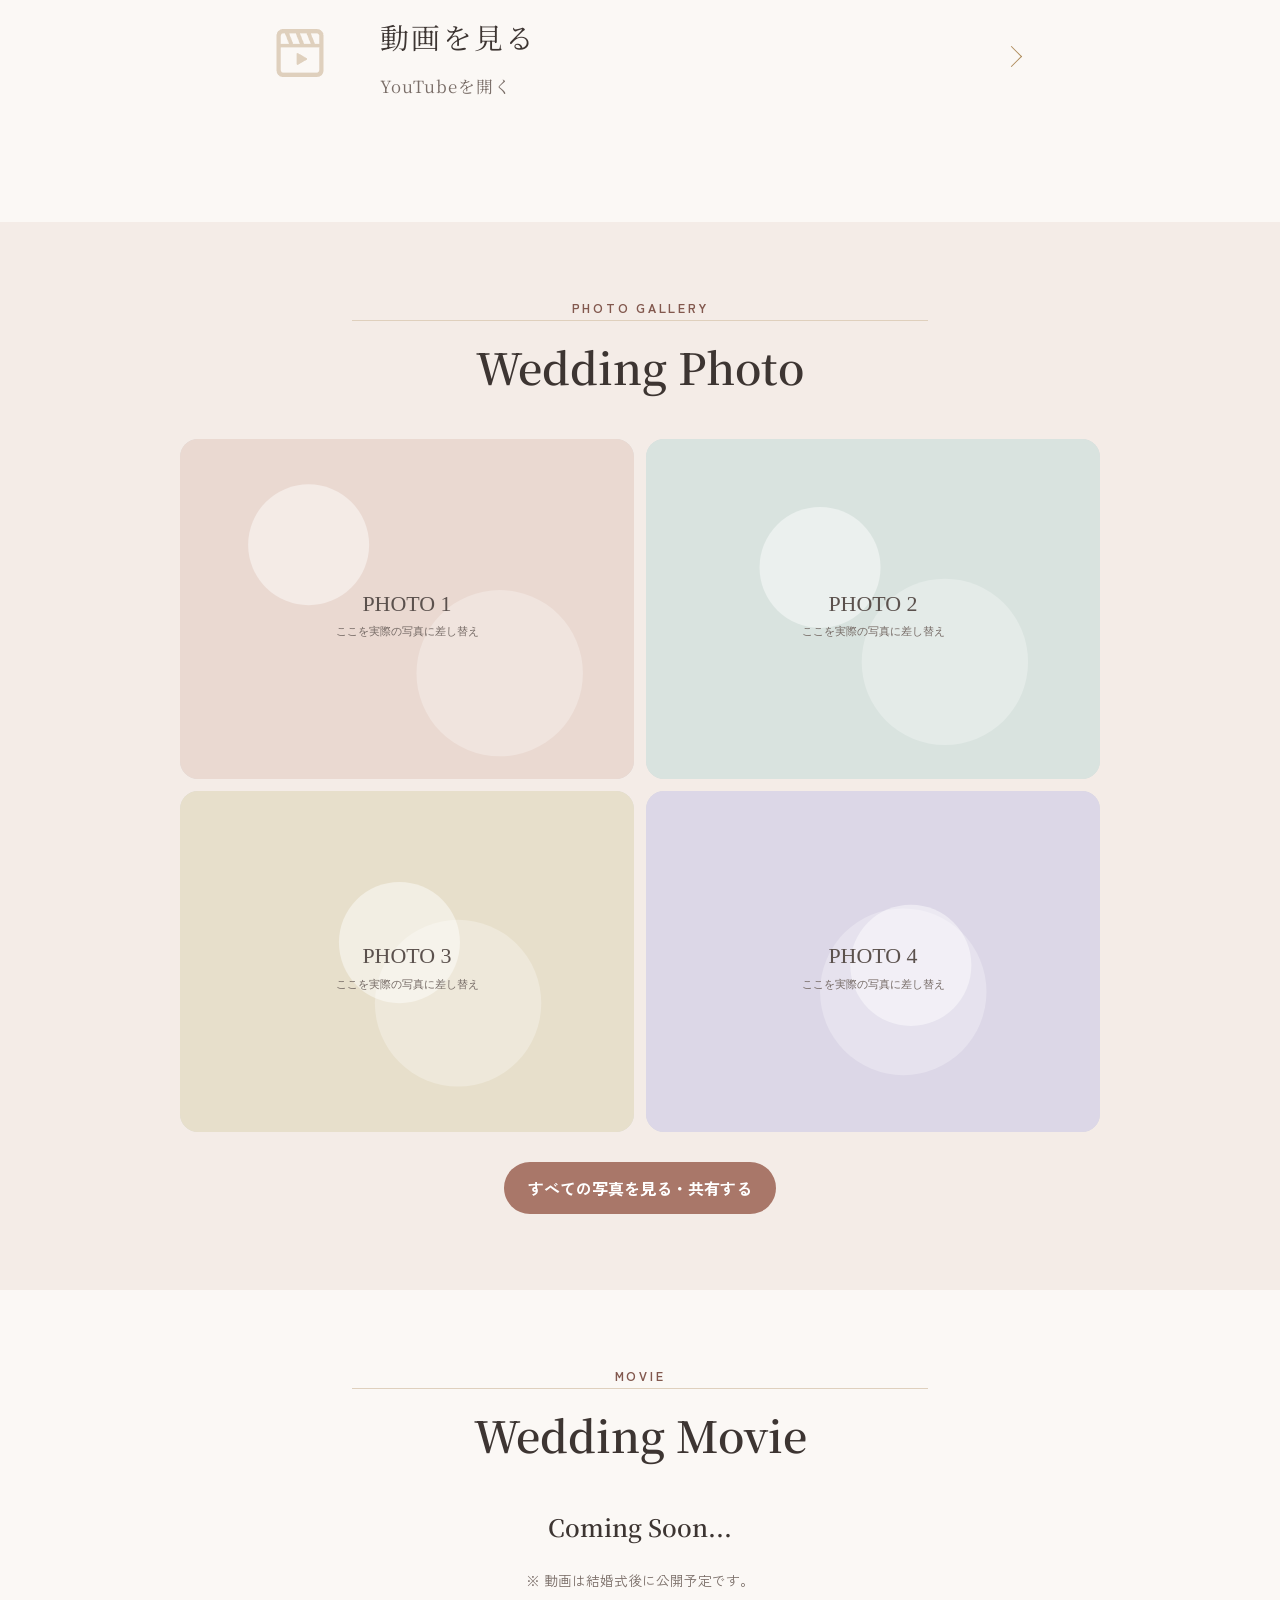
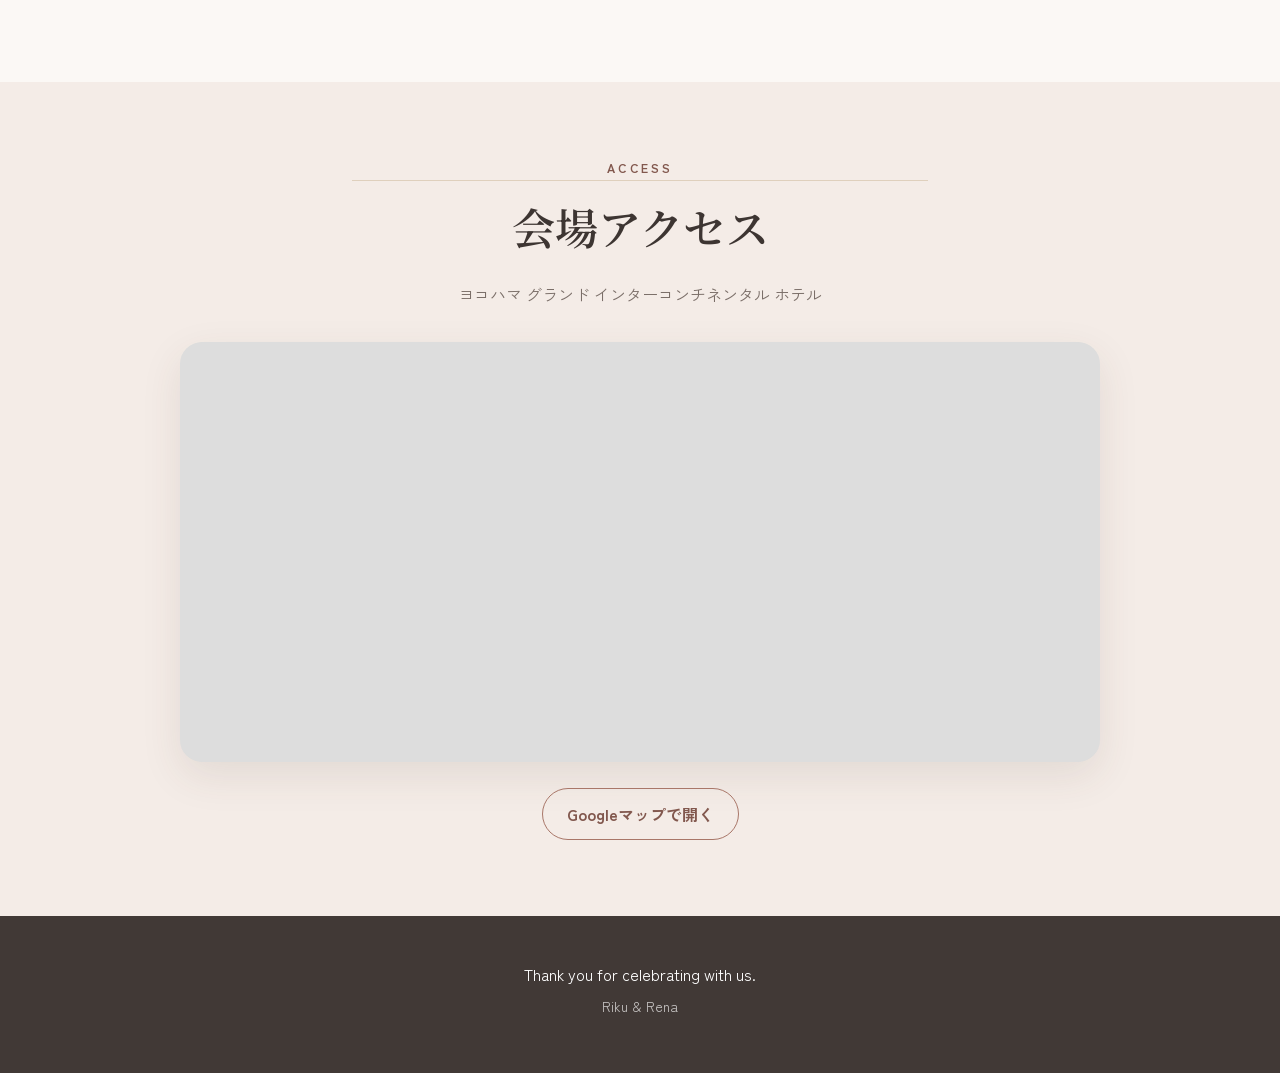
==== commit d775d888: "codexによるリファクタリング" ====
--- a/index.html
+++ b/index.html
@@ -43,7 +43,7 @@
 
         <a class="menu-card" href="#wedding-photo">
           <span class="menu-icon"><img src="assets/icon-photo.png" alt=""></span>
-          <span><strong>写真を見る・共有する</strong><small>Google Driveを開く</small></span>
+          <span><strong>写真を見る・共有する</strong><small>Googleフォトを開く</small></span>
         </a>
 
         <a class="menu-card" href="#wedding-movie">
@@ -67,7 +67,7 @@
       </div>
 
       <div class="center">
-        <a class="button" data-config-link="driveUrl" href="#" target="_blank" rel="noopener">すべての写真を見る・共有する</a>
+        <a class="button" data-config-link="photosUrl" href="#" target="_blank" rel="noopener">すべての写真を見る・共有する</a>
       </div>
     </section>
 
@@ -77,16 +77,18 @@
         <h2>Wedding Movie</h2>
       </div>
 
-      <!-- <div class="video-wrap">
+      <div class="video-wrap" id="youtubeVideoWrap" hidden>
         <iframe id="youtubeFrame" title="Wedding Movie" loading="lazy"
-          src="https://www.youtube.com/embed/dQw4w9WgXcQ"
           allow="accelerometer; autoplay; clipboard-write; encrypted-media; gyroscope; picture-in-picture; web-share"
           allowfullscreen></iframe>
-      </div> -->
-      <div class="tmp-coming-soon">
-        <h2>Comming Soon...</h2>
       </div>
-      <p class="note">※ 動画は結婚式後に公開予定です。</p>
+      <div class="tmp-coming-soon" id="youtubeComingSoon">
+        <h2>Coming Soon...</h2>
+      </div>
+      <div class="center" id="youtubeLinkWrap" hidden>
+        <a class="button" id="youtubeLink" href="#" target="_blank" rel="noopener">YouTubeで見る</a>
+      </div>
+      <p class="note" id="youtubeNote">※ 動画は結婚式後に公開予定です。</p>
     </section>
 
     <section class="section soft">
--- a/style.css
+++ b/style.css
@@ -189,6 +189,7 @@
   box-shadow: var(--shadow);
 }
 .video-wrap { aspect-ratio: 16/9; }
+#youtubeLinkWrap { margin-top: 22px; }
 .map-wrap { height: 420px; margin-bottom: 26px; }
 .video-wrap iframe, .map-wrap iframe { width: 100%; height: 100%; border: 0; }
 .note { color: var(--muted); text-align: center; font-size: .86rem; }
@@ -209,7 +210,7 @@
   min-height: 100svh;
   display: grid;
   place-items: center;
-  padding: max(24px, env(safe-area-inset-top)) 18px max(24px, env(safe-area-inset-bottom));
+  padding: max(50px, env(safe-area-inset-top)) 18px max(24px, env(safe-area-inset-bottom));
   background:
     radial-gradient(circle at top, #f0ded6 0, transparent 45%),
     var(--bg);
@@ -247,6 +248,48 @@
   cursor: pointer;
 }
 .light-note { font-size: .86rem; margin-bottom: 0; }
+.my-answer { margin-top: 30px; padding-top: 24px; border-top: 1px solid var(--line); text-align: left; }
+.my-answer__heading {
+  display: flex;
+  width: 100%;
+  align-items: start;
+  justify-content: space-between;
+  gap: 14px;
+  padding: 0;
+  border: 0;
+  color: inherit;
+  background: transparent;
+  font: inherit;
+  text-align: left;
+  cursor: pointer;
+}
+.my-answer__heading-copy { display: grid; gap: 4px; }
+.my-answer__title { font-family: "Noto Serif JP", serif; font-size: 1.2rem; font-weight: 700; }
+.my-answer__description { color: var(--muted); font-size: .85rem; line-height: 1.6; }
+.my-answer-toggle {
+  display: block;
+  min-width: 1.2em;
+  padding: 2px 0 0;
+  color: var(--accent-dark);
+  font-size: .9rem;
+  line-height: 1;
+}
+.my-answer__heading[aria-expanded="true"] .my-answer-toggle { transform: none; }
+.my-answer__heading[aria-expanded="true"] .my-answer-toggle { font-size: 0; }
+.my-answer__heading[aria-expanded="true"] .my-answer-toggle::after { content: "▲"; font-size: .9rem; }
+.my-answer__content { margin-top: 18px; }
+.update-button { min-height: 40px; margin-top: 16px; padding: 0 16px; }
+.my-answer__fields { display: grid; grid-template-columns: repeat(2, minmax(0, 1fr)); gap: 12px; margin-top: 18px; }
+.my-answer label { display: grid; gap: 5px; font-size: .85rem; font-weight: 700; }
+.my-answer select { width: 100%; min-height: 46px; padding: 8px 10px; border: 1px solid var(--line); border-radius: 10px; color: var(--ink); background: #fff; font: inherit; }
+.my-answer select:disabled, .update-button:disabled { opacity: .55; }
+.answer-status { min-height: 1.75em; margin: 14px 0 0; color: var(--muted); font-size: .85rem; }
+.answer-status.success { color: #216442; }
+.answer-status.error { color: #a22424; }
+.my-answer__result { margin-top: 12px; padding: 16px; border-radius: 14px; background: var(--soft); text-align: center; }
+.my-answer__result p { margin: 0 0 8px; color: var(--muted); font-size: .82rem; }
+.my-answer__result strong { display: inline-block; min-width: 130px; padding: 7px 16px; border-radius: 999px; font-size: 1.15rem; }
+.my-answer__result .my-answer__loading { color: var(--muted); background: #fff; }
 
 .color-screen {
   position: fixed;
@@ -284,4 +327,5 @@
   .menu-card::after { width: 10px; height: 10px; }
   .section { padding: 62px 16px; }
   .map-wrap { height: 360px; }
-}
+  .my-answer__fields { grid-template-columns: 1fr; }
+}
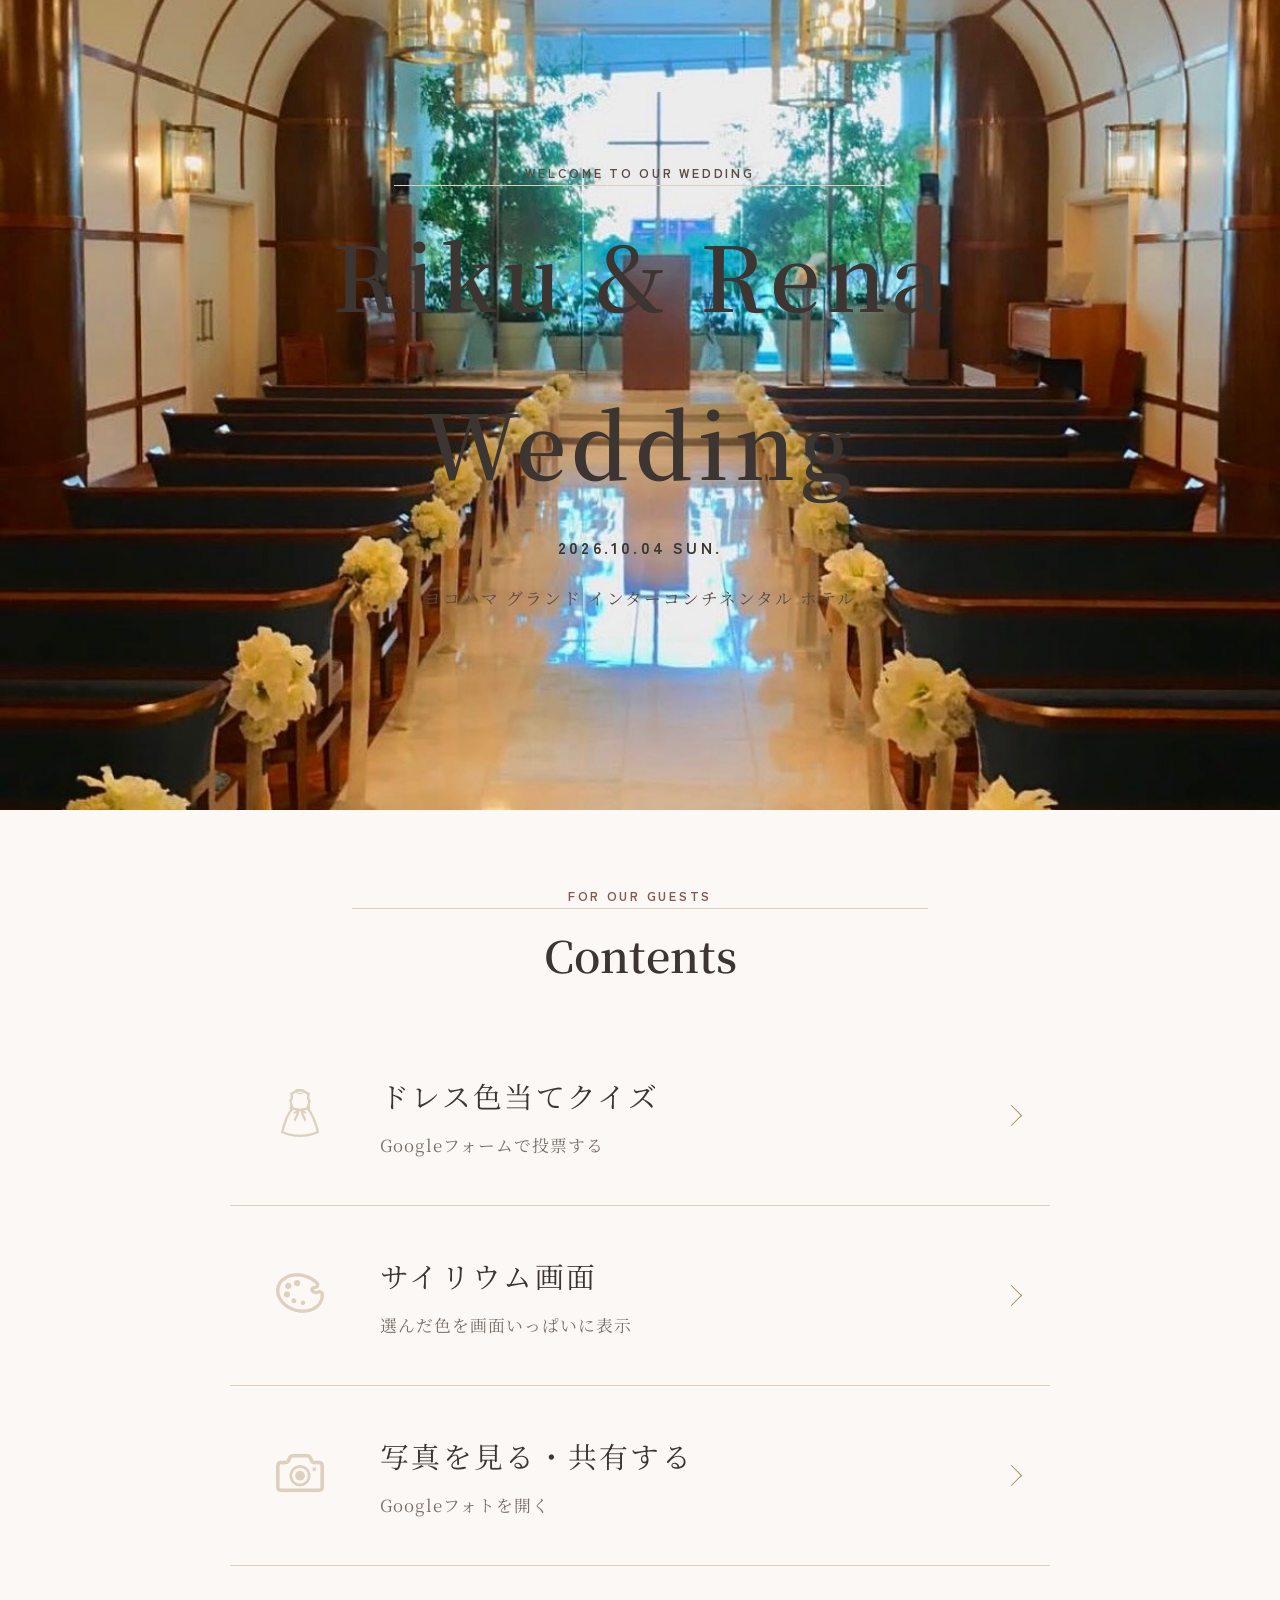
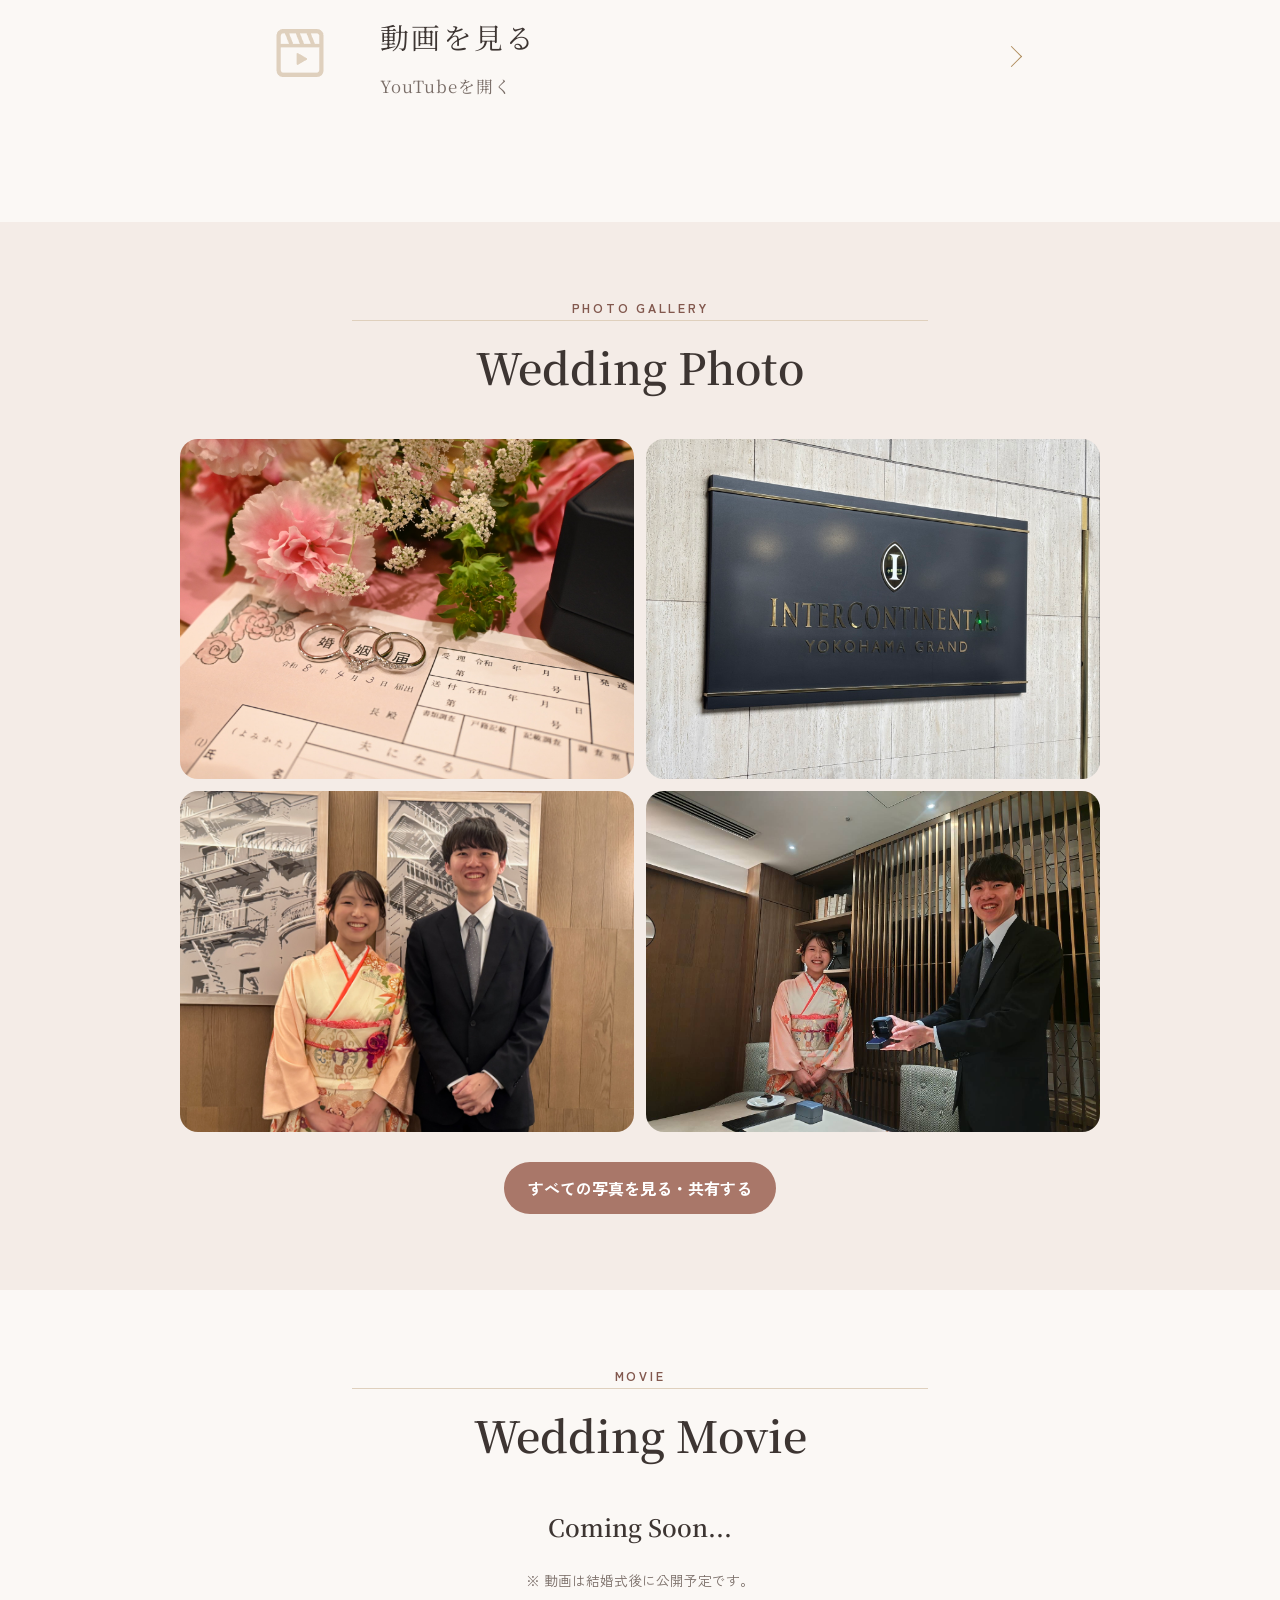
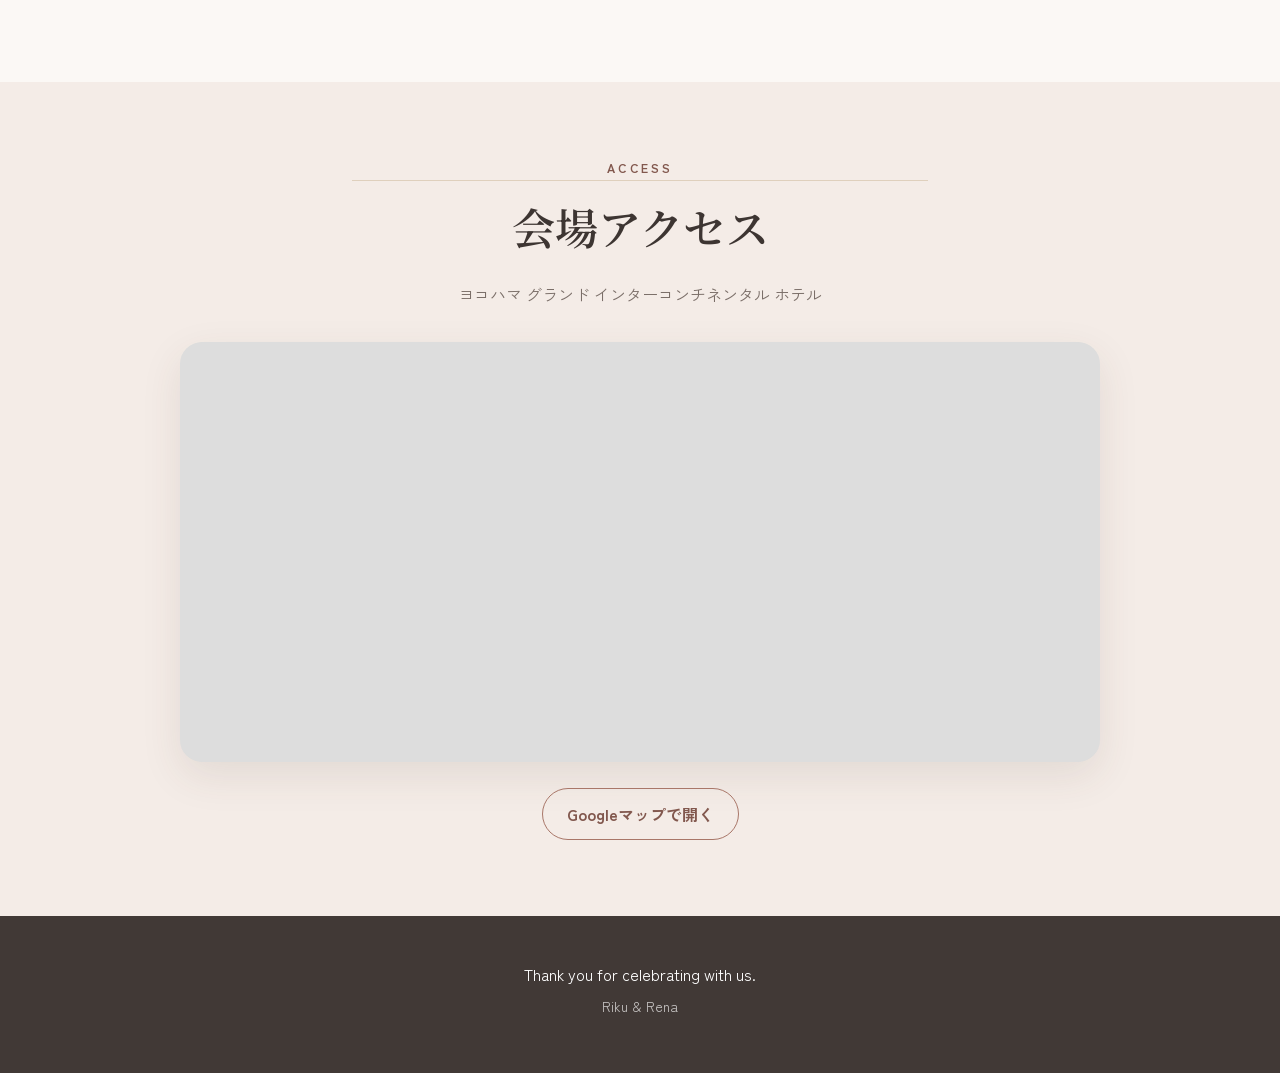
==== commit cb5deb04: "写真を追加。背景写真は未確定。" ====
--- a/index.html
+++ b/index.html
@@ -60,10 +60,10 @@
       </div>
 
       <div class="gallery">
-        <figure><img src="assets/photo1.svg" alt="写真プレビュー1"></figure>
-        <figure><img src="assets/photo2.svg" alt="写真プレビュー2"></figure>
-        <figure><img src="assets/photo3.svg" alt="写真プレビュー3"></figure>
-        <figure><img src="assets/photo4.svg" alt="写真プレビュー4"></figure>
+        <figure><img src="assets/photo1.jpg" alt="写真プレビュー1"></figure>
+        <figure><img src="assets/photo2.jpg" alt="写真プレビュー2"></figure>
+        <figure><img src="assets/photo3.jpg" alt="写真プレビュー3"></figure>
+        <figure><img src="assets/photo4.jpg" alt="写真プレビュー4"></figure>
       </div>
 
       <div class="center">
--- a/style.css
+++ b/style.css
@@ -34,7 +34,7 @@
     radial-gradient(circle at 20% 20%, #e9d5cc 0, transparent 36%),
     radial-gradient(circle at 80% 70%, #d8e0dc 0, transparent 38%);
 
-  /* background: url("assets/background.jpg") center/cover no-repeat; */
+  background: url("assets/background.jpg") center/cover no-repeat;
 }
 .hero__inner { max-width: 720px; }
 .hero h1, .section h2, .light-card h1 {
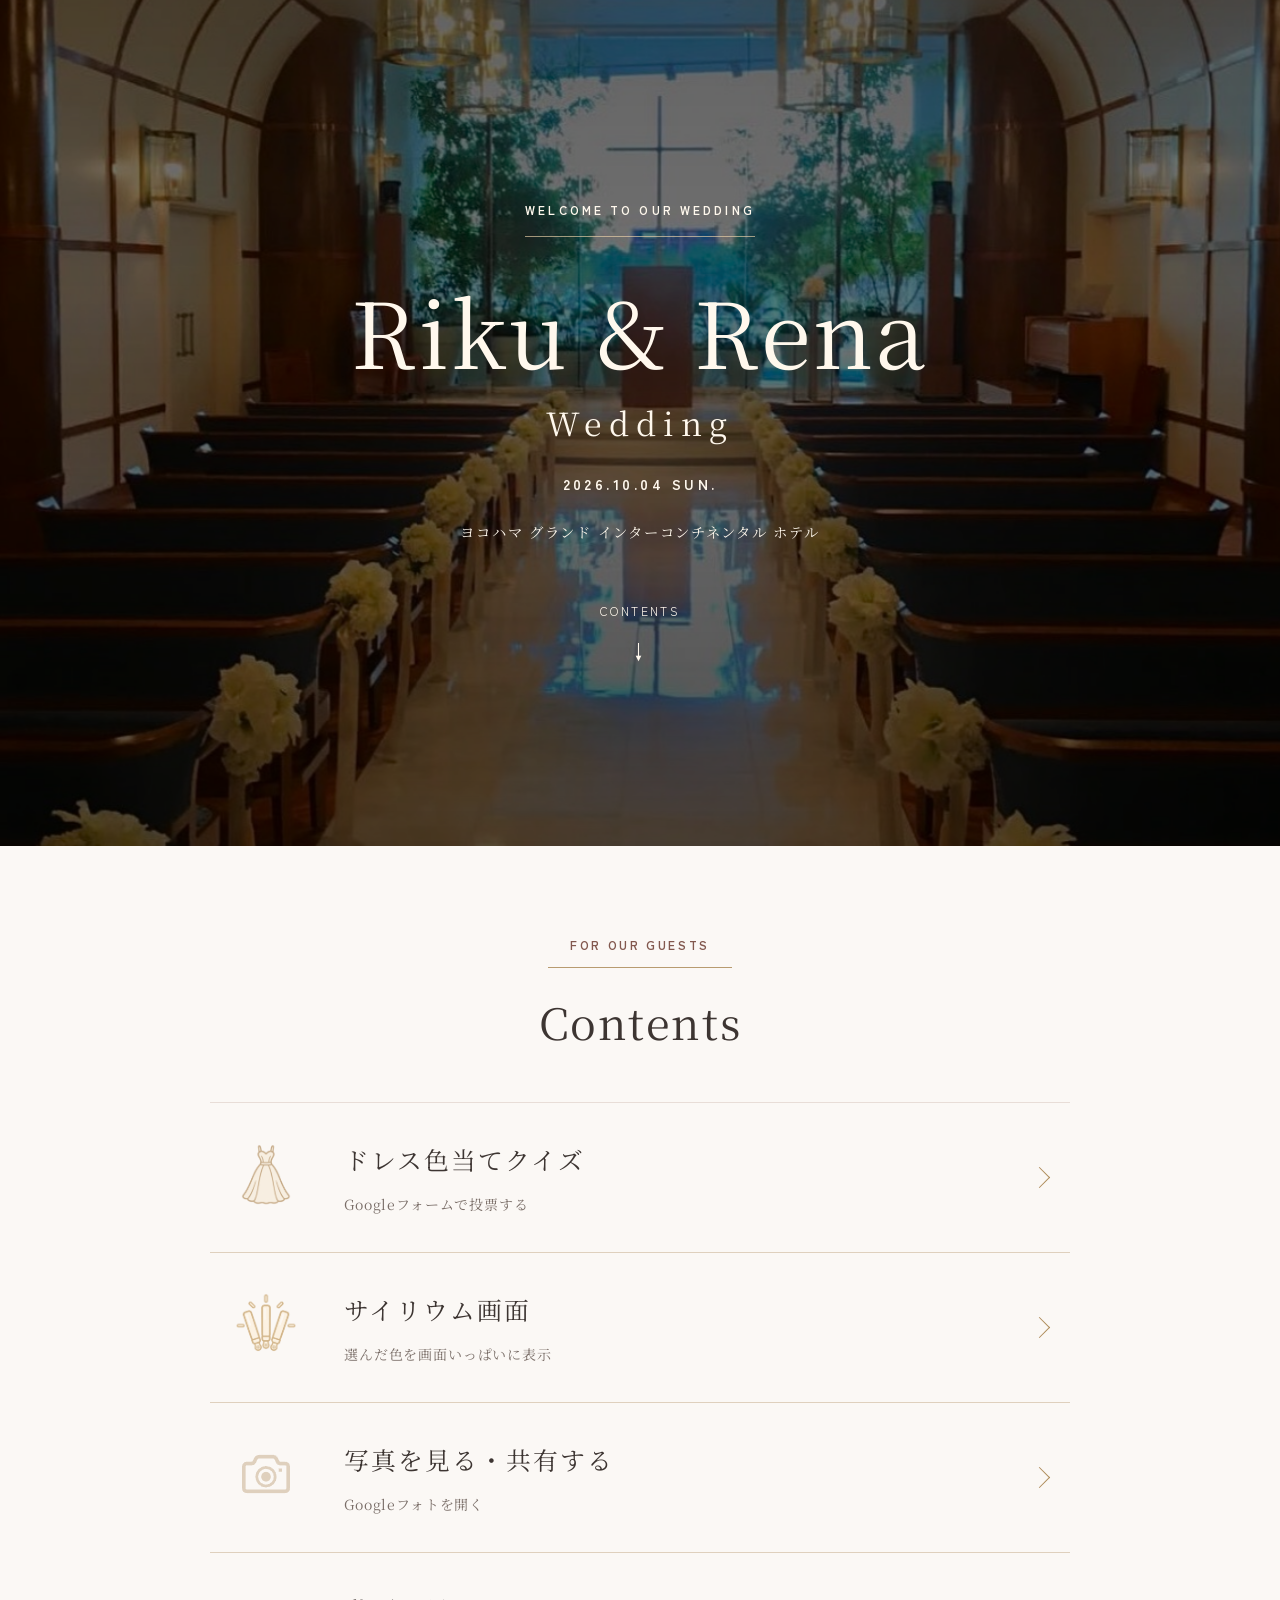
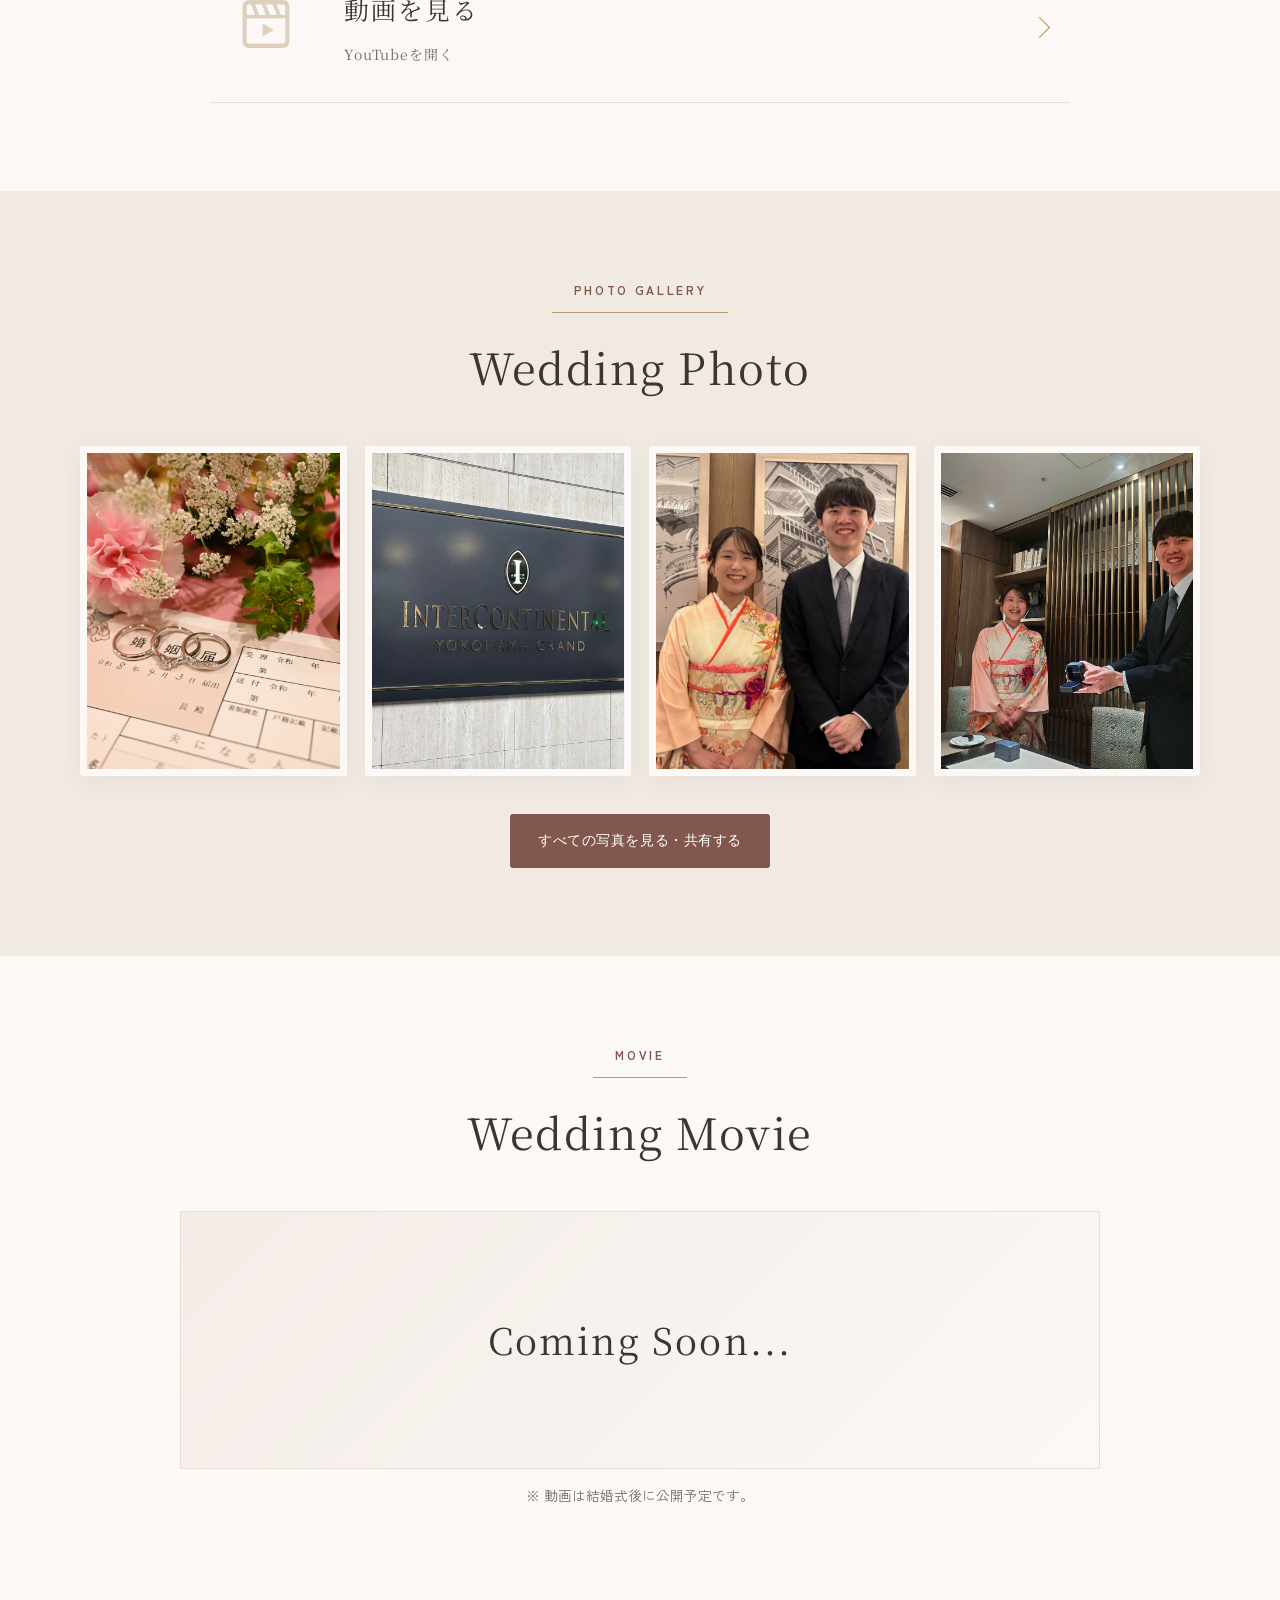
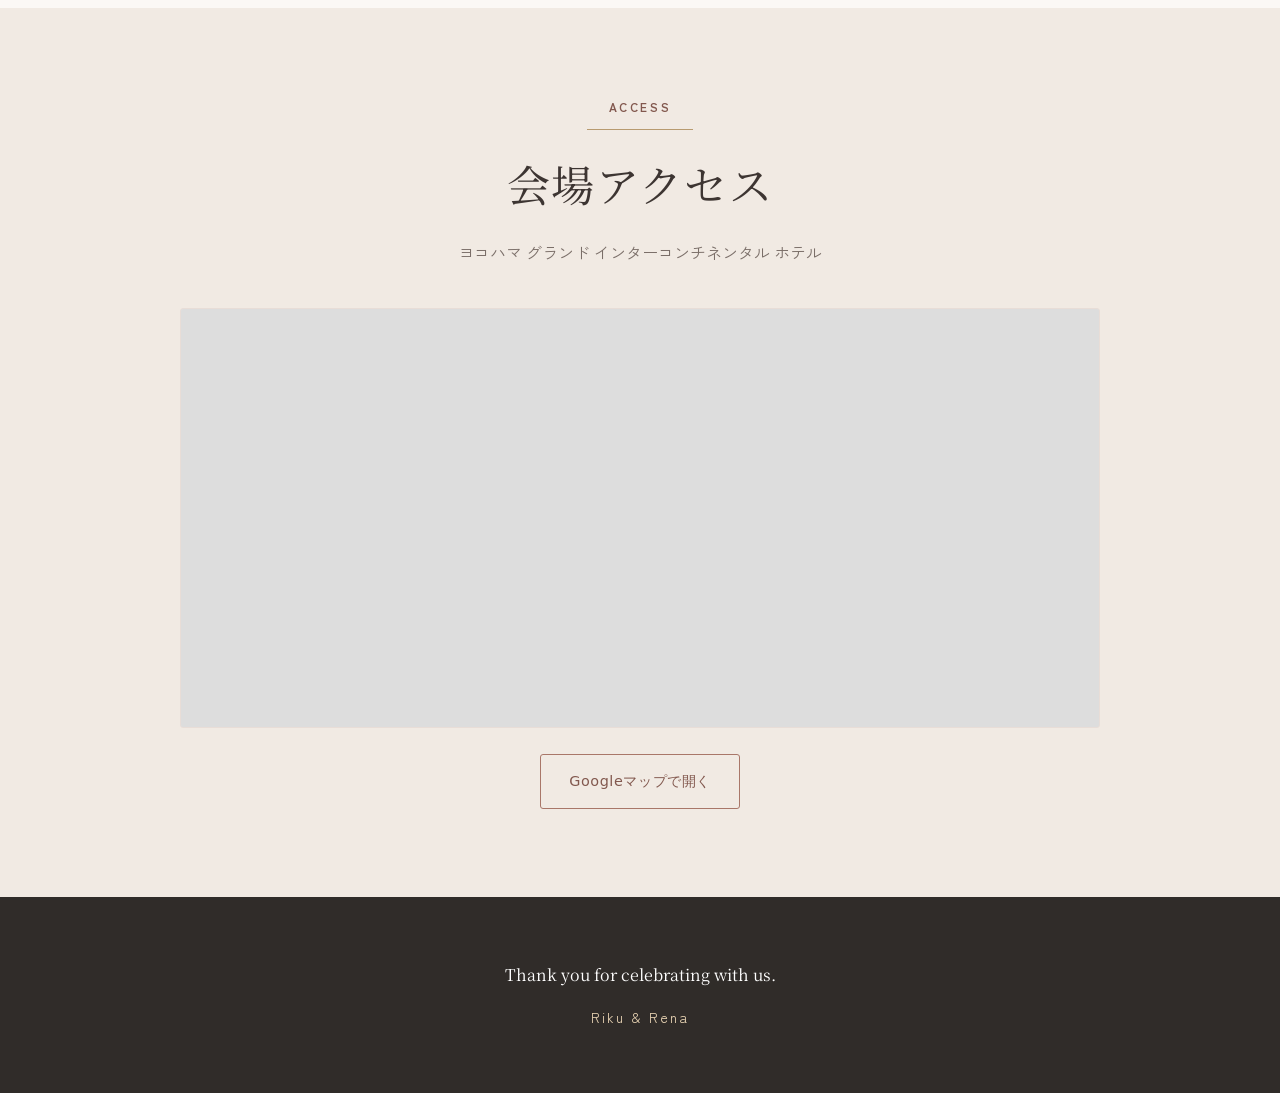
==== commit 2cacd7b7: "画面表示時の演出を追加。" ====
--- a/index.html
+++ b/index.html
@@ -9,16 +9,17 @@
   <link rel="preconnect" href="https://fonts.gstatic.com" crossorigin>
   <link href="https://fonts.googleapis.com/css2?family=Noto+Serif+JP:wght@400;600&family=Zen+Kaku+Gothic+New:wght@400;500;700&display=swap" rel="stylesheet">
   <link rel="stylesheet" href="style.css">
+  <link rel="stylesheet" href="home.css">
 </head>
-<body>
+<body class="home-page">
   <header class="hero">
+    <div class="hero__backdrop" aria-hidden="true"></div>
     <div class="hero__inner">
       <p class="eyebrow message-dark">WELCOME TO OUR WEDDING</p>
-      <h1>Riku &amp; Rena</h1>
-      <h1>Wedding</h1>
+      <h1><span class="hero__names">Riku &amp; Rena</span><span class="hero__title">Wedding</span></h1>
       <p class="date">2026.10.04 SUN.</p>
       <p class="venue message-dark">ヨコハマ グランド インターコンチネンタル ホテル</p>
-      <!-- <a class="scroll-link" href="#menu">当日のメニューを見る ↓</a> -->
+      <a class="scroll-link" href="#menu">CONTENTS<span aria-hidden="true">↓</span></a>
     </div>
   </header>
 
@@ -60,10 +61,10 @@
       </div>
 
       <div class="gallery">
-        <figure><img src="assets/photo1.jpg" alt="写真プレビュー1"></figure>
-        <figure><img src="assets/photo2.jpg" alt="写真プレビュー2"></figure>
-        <figure><img src="assets/photo3.jpg" alt="写真プレビュー3"></figure>
-        <figure><img src="assets/photo4.jpg" alt="写真プレビュー4"></figure>
+        <figure><img src="assets/photo1.jpg" alt="写真プレビュー1" loading="lazy" decoding="async"></figure>
+        <figure><img src="assets/photo2.jpg" alt="写真プレビュー2" loading="lazy" decoding="async"></figure>
+        <figure><img src="assets/photo3.jpg" alt="写真プレビュー3" loading="lazy" decoding="async"></figure>
+        <figure><img src="assets/photo4.jpg" alt="写真プレビュー4" loading="lazy" decoding="async"></figure>
       </div>
 
       <div class="center">
--- a/home.css
+++ b/home.css
@@ -0,0 +1,111 @@
+/* 背景写真の差し替え設定。画像はこのCSSからの相対パスです。
+   position: 写真の見せたい位置（横 縦）。スマートフォンは個別調整できます。
+   shade: 黒い幕の濃さ（0〜1）。明るい写真では大きくしてください。
+   写真なし: --hero-image: none; 暗い無地の背景で表示します。 */
+.home-page {
+  --hero-image: url("assets/background.jpg");
+  --hero-position: 50% 50%;
+  --hero-position-mobile: 50% 50%;
+  --hero-shade: .52;
+  --hero-fallback: #302c29;
+  --home-gold: #b89b70;
+  --home-paper: #fbf8f5;
+}
+
+.home-page .hero {
+  position: relative;
+  isolation: isolate;
+  overflow: hidden;
+  min-height: 94svh;
+  padding: 80px 24px 46px;
+  background: var(--hero-fallback);
+  color: #fff8ed;
+}
+.hero__backdrop {
+  position: absolute;
+  inset: 0;
+  z-index: -2;
+  background-image: var(--hero-image);
+  background-position: var(--hero-position);
+  background-size: cover;
+  background-repeat: no-repeat;
+  animation: hero-photo 6s ease-out both;
+}
+.home-page .hero::before {
+  content: "";
+  position: absolute;
+  inset: 0;
+  z-index: -1;
+  background: linear-gradient(180deg, rgb(0 0 0 / .12), transparent 35%, rgb(0 0 0 / .3)),
+    rgb(0 0 0 / var(--hero-shade));
+  pointer-events: none;
+}
+.home-page .hero__inner { width: 100%; max-width: 900px; }
+.home-page .hero .eyebrow {
+  width: fit-content;
+  max-width: 100%;
+  padding-bottom: 16px;
+  border-color: rgb(239 213 171 / .65);
+  color: #fff8ed;
+  font-size: .75rem;
+  letter-spacing: .26em;
+}
+.home-page .hero h1 { margin: 34px 0 28px; font-weight: 400; line-height: 1.3; }
+.hero__names { display: block; font-size: clamp(2.5rem, 9vw, 5.7rem); letter-spacing: .025em; }
+.hero__title { display: block; margin-top: 12px; font-size: clamp(1.3rem, 4vw, 2rem); letter-spacing: .22em; }
+.home-page .hero .date { font-size: .9rem; letter-spacing: .24em; }
+.home-page .hero .venue { color: #fff8ed; font-size: .9rem; max-width: 29rem; margin: 22px auto 42px; }
+.home-page .scroll-link { display: inline-flex; flex-direction: column; align-items: center; gap: 12px; padding: 12px 22px; font-size: .75rem; letter-spacing: .2em; }
+.home-page .scroll-link span { font-size: 1.3rem; }
+.hero__inner > .eyebrow { animation: hero-copy .8s .1s both; }
+.hero__inner > h1 { animation: hero-copy 1s .25s both; }
+.hero__inner > .date { animation: hero-copy .8s .5s both; }
+.hero__inner > .venue { animation: hero-copy .8s .65s both; }
+.hero__inner > .scroll-link { animation: hero-copy .8s .7s both; }
+
+.home-page .section { padding: 88px 24px; }
+.home-page .section.soft { background: #f1eae3; }
+.home-page .section-heading { margin-bottom: 42px; }
+.home-page .section-heading .eyebrow { width: fit-content; padding: 0 22px 12px; border-color: var(--home-gold); font-size: .75rem; }
+.home-page .section-heading h2 { margin-top: 16px; font-weight: 400; letter-spacing: .035em; }
+.home-page .menu-grid { max-width: 860px; border-top: 1px solid var(--line); }
+.home-page .menu-card { min-height: 150px; gap: 30px; padding: 28px 20px; }
+.home-page .menu-card strong { font-size: clamp(1.1rem, 2.5vw, 1.55rem); }
+.home-page .menu-card small { font-size: .875rem; }
+.home-page .menu-card:last-child { border-bottom: 1px solid var(--line); }
+.home-page .menu-icon { width: 72px; height: 72px; }
+.home-page .gallery { max-width: 1120px; gap: 18px; margin-bottom: 38px; }
+.home-page .gallery figure { border-radius: 3px; padding: 7px; background: var(--home-paper); box-shadow: 0 6px 24px rgb(61 53 50 / .06); }
+.home-page .gallery img { aspect-ratio: 4 / 5; object-fit: cover; }
+.home-page .button { min-height: 54px; padding: 14px 28px; border-radius: 3px; background: #82584e; font-size: .9rem; font-weight: 500; letter-spacing: .04em; transition: background-color .2s, transform .2s; }
+.home-page .button:hover { background: #69463e; transform: translateY(-2px); }
+.home-page .button.outline { background: transparent; color: #82584e; }
+.home-page .button.outline:hover { background: #e8ddd7; }
+.home-page a:focus-visible { outline: 3px solid var(--home-gold); outline-offset: 6px; }
+.home-page .video-wrap, .home-page .map-wrap { border-radius: 3px; box-shadow: none; border: 1px solid var(--line); }
+.home-page .tmp-coming-soon { max-width: 920px; margin: auto; padding: 65px 24px; border: 1px solid var(--line); background: linear-gradient(135deg, #f4ece7, #fbf8f5); }
+.home-page .tmp-coming-soon h2 { font-size: clamp(1.5rem, 5vw, 2.3rem); font-weight: 400; letter-spacing: .06em; }
+.home-page footer { padding: 64px 24px; background: #302c29; }
+.home-page footer p:first-child { font-family: "Noto Serif JP", serif; }
+.home-page footer .small { margin-top: 16px; letter-spacing: .15em; color: #ecd7b6; opacity: 1; }
+.home-page .reveal-visible { animation: section-enter .7s ease-out both; }
+@keyframes hero-photo { from { transform: scale(1); } to { transform: scale(1.045); } }
+@keyframes hero-copy { from { opacity: 0; transform: translateY(12px); } to { opacity: 1; transform: none; } }
+@keyframes section-enter { from { opacity: 0; transform: translateY(18px); } to { opacity: 1; transform: none; } }
+@media (min-width: 960px) { .home-page .gallery { grid-template-columns: repeat(4, minmax(0, 1fr)); } }
+@media (max-width: 640px) {
+  .hero__backdrop { background-position: var(--hero-position-mobile); }
+  .home-page .hero { padding: 70px 20px 30px; }
+  .home-page .hero .venue { max-width: 20rem; font-size: .875rem; letter-spacing: .06em; }
+  .home-page .section { padding: 62px 20px; }
+  .home-page .menu-card { min-height: 128px; grid-template-columns: 52px minmax(0, 1fr) 10px; padding: 24px 0; gap: 16px; }
+  .home-page .menu-icon { width: 52px; height: 52px; }
+  .home-page .menu-card strong { letter-spacing: .02em; }
+  .home-page .menu-card small { letter-spacing: 0; }
+  .home-page .gallery { gap: 12px; }
+}
+@media (prefers-reduced-motion: reduce) {
+  html { scroll-behavior: auto; }
+  .home-page *, .home-page *::before, .home-page *::after { animation: none !important; transition: none !important; }
+  .home-page .menu-card:hover, .home-page .button:hover { transform: none; }
+}
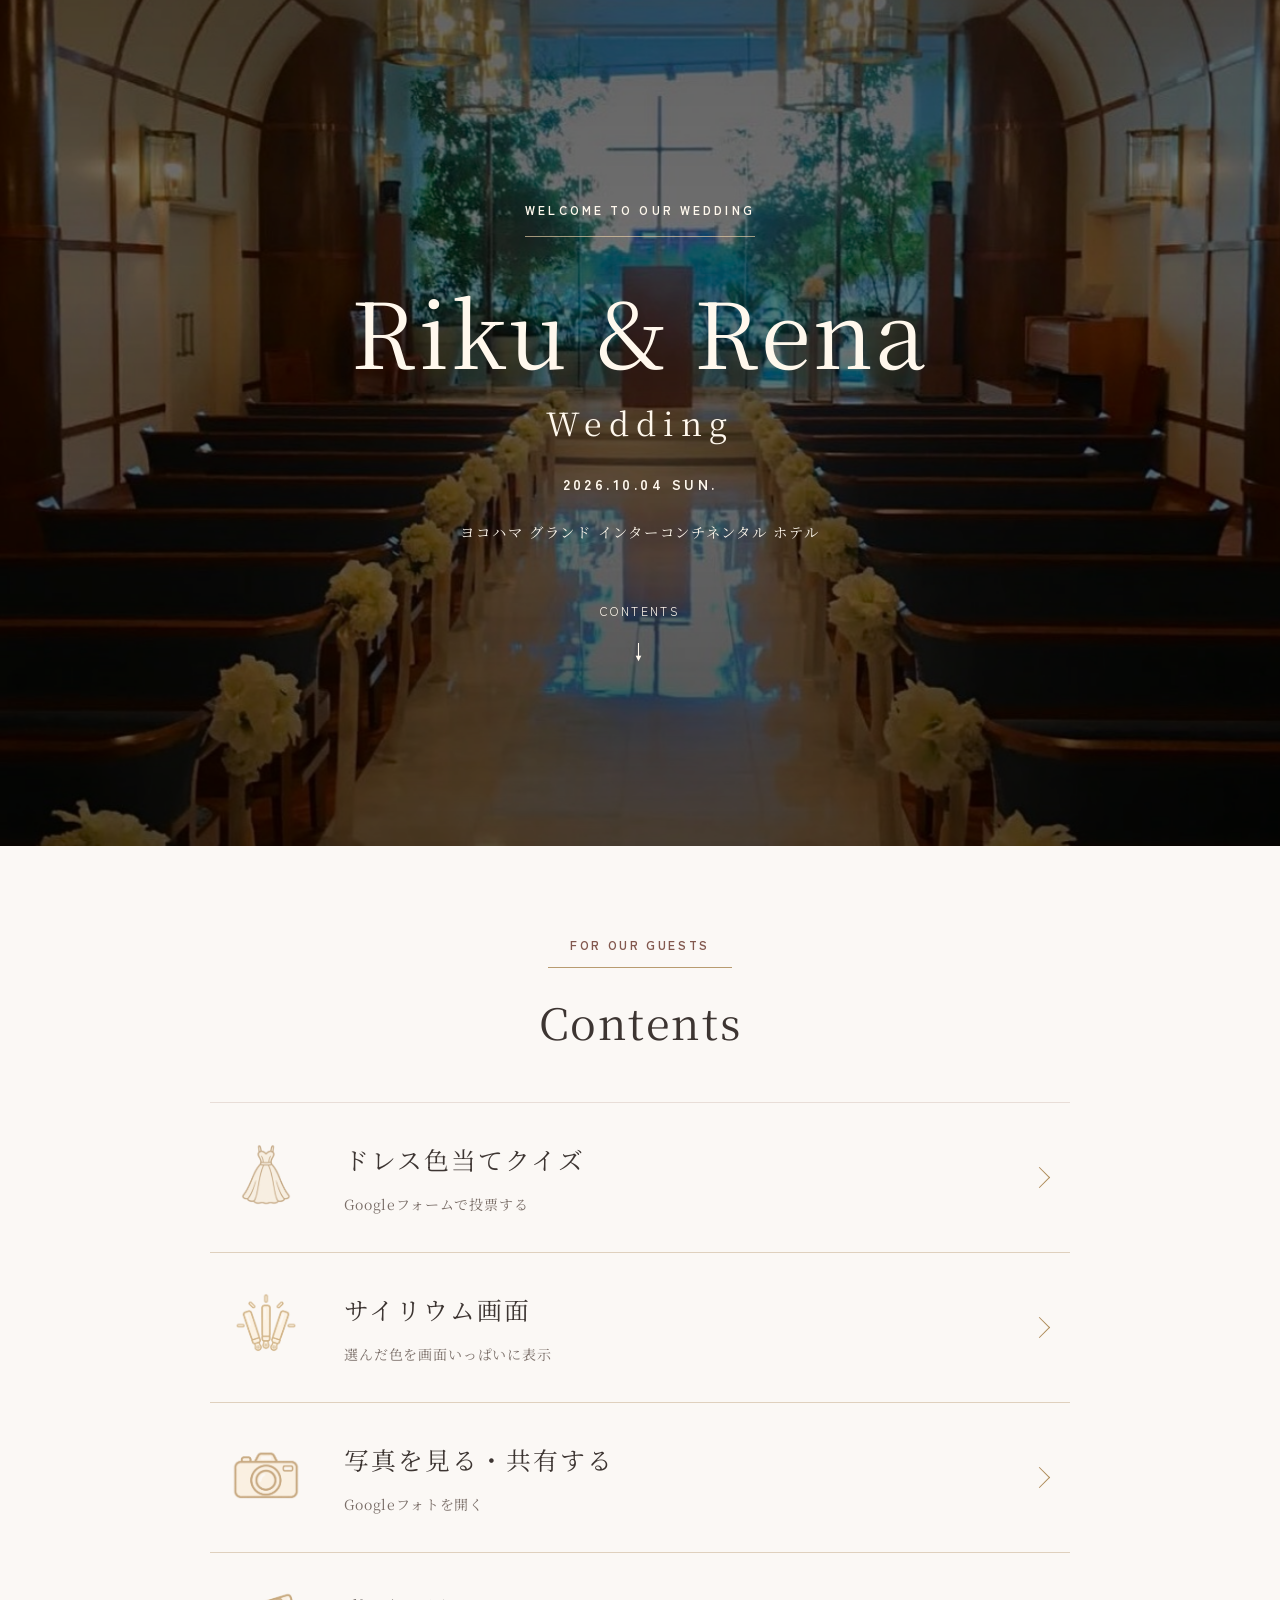
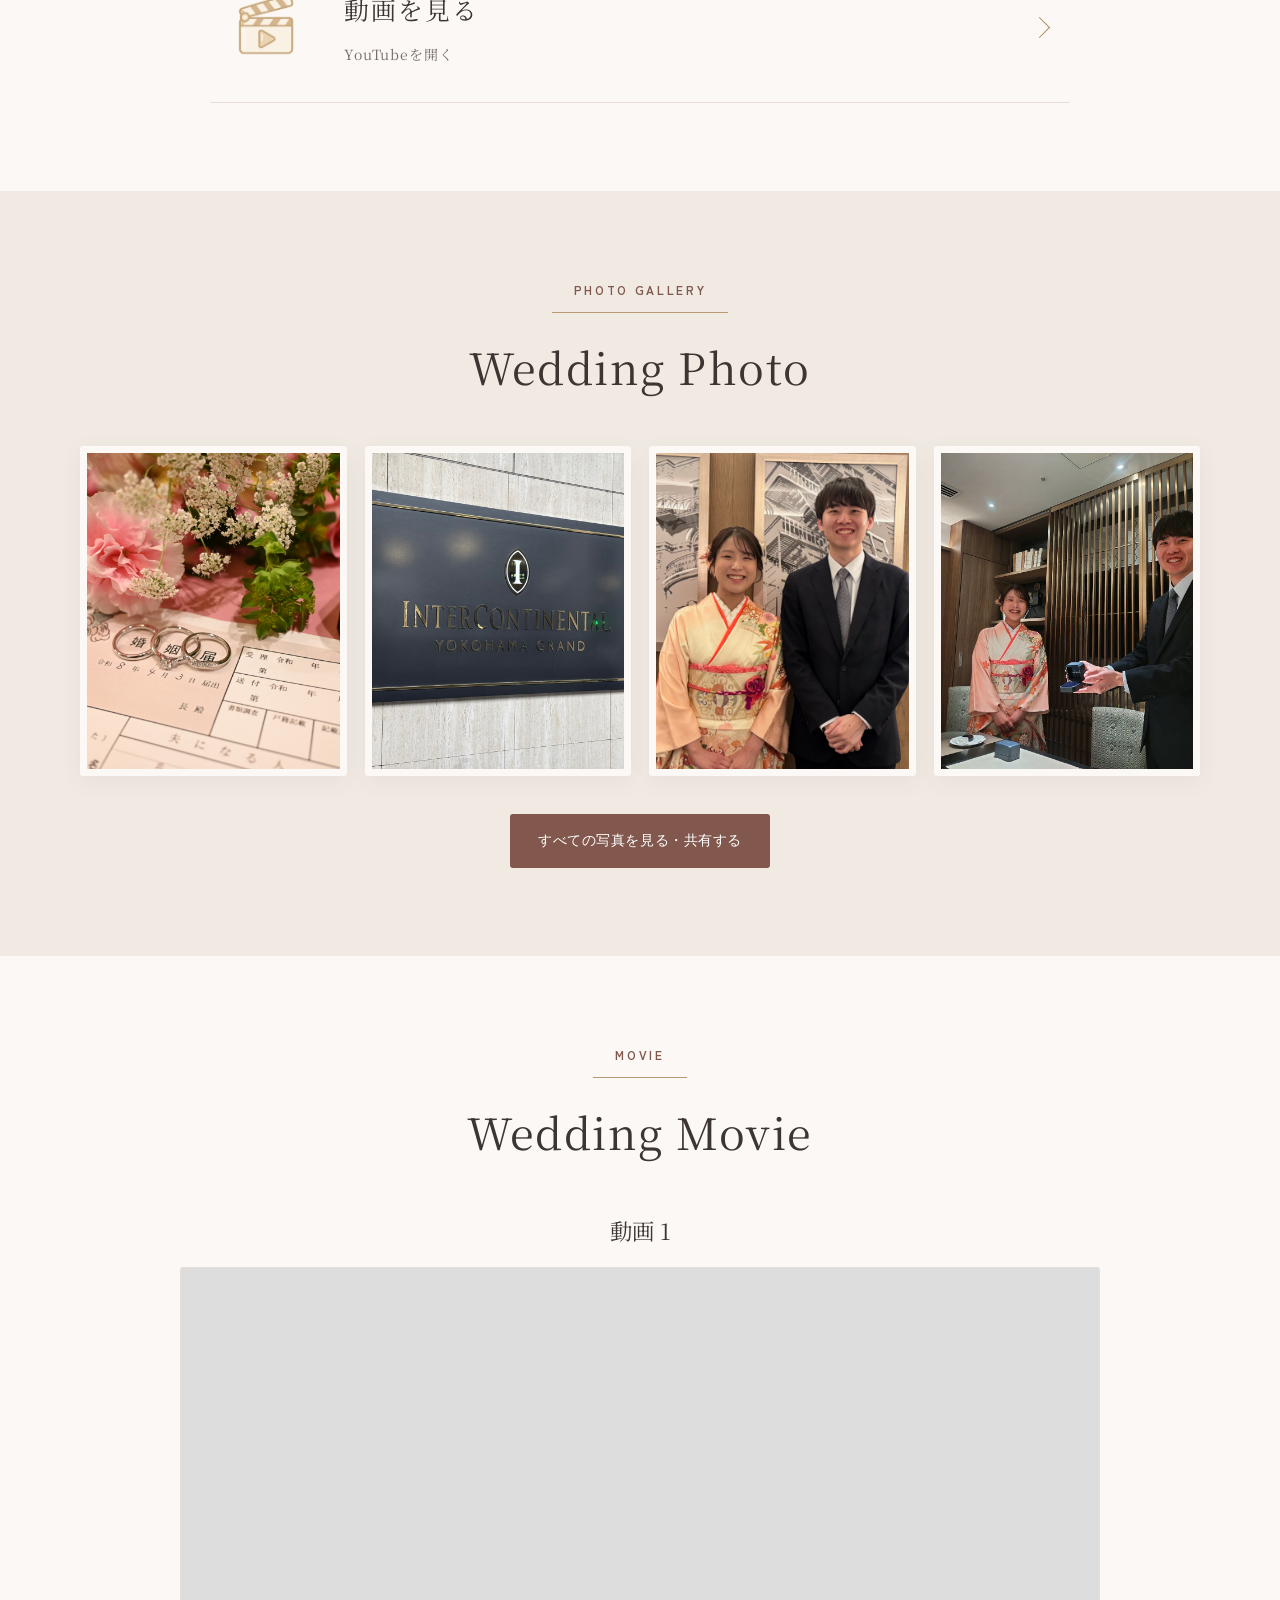
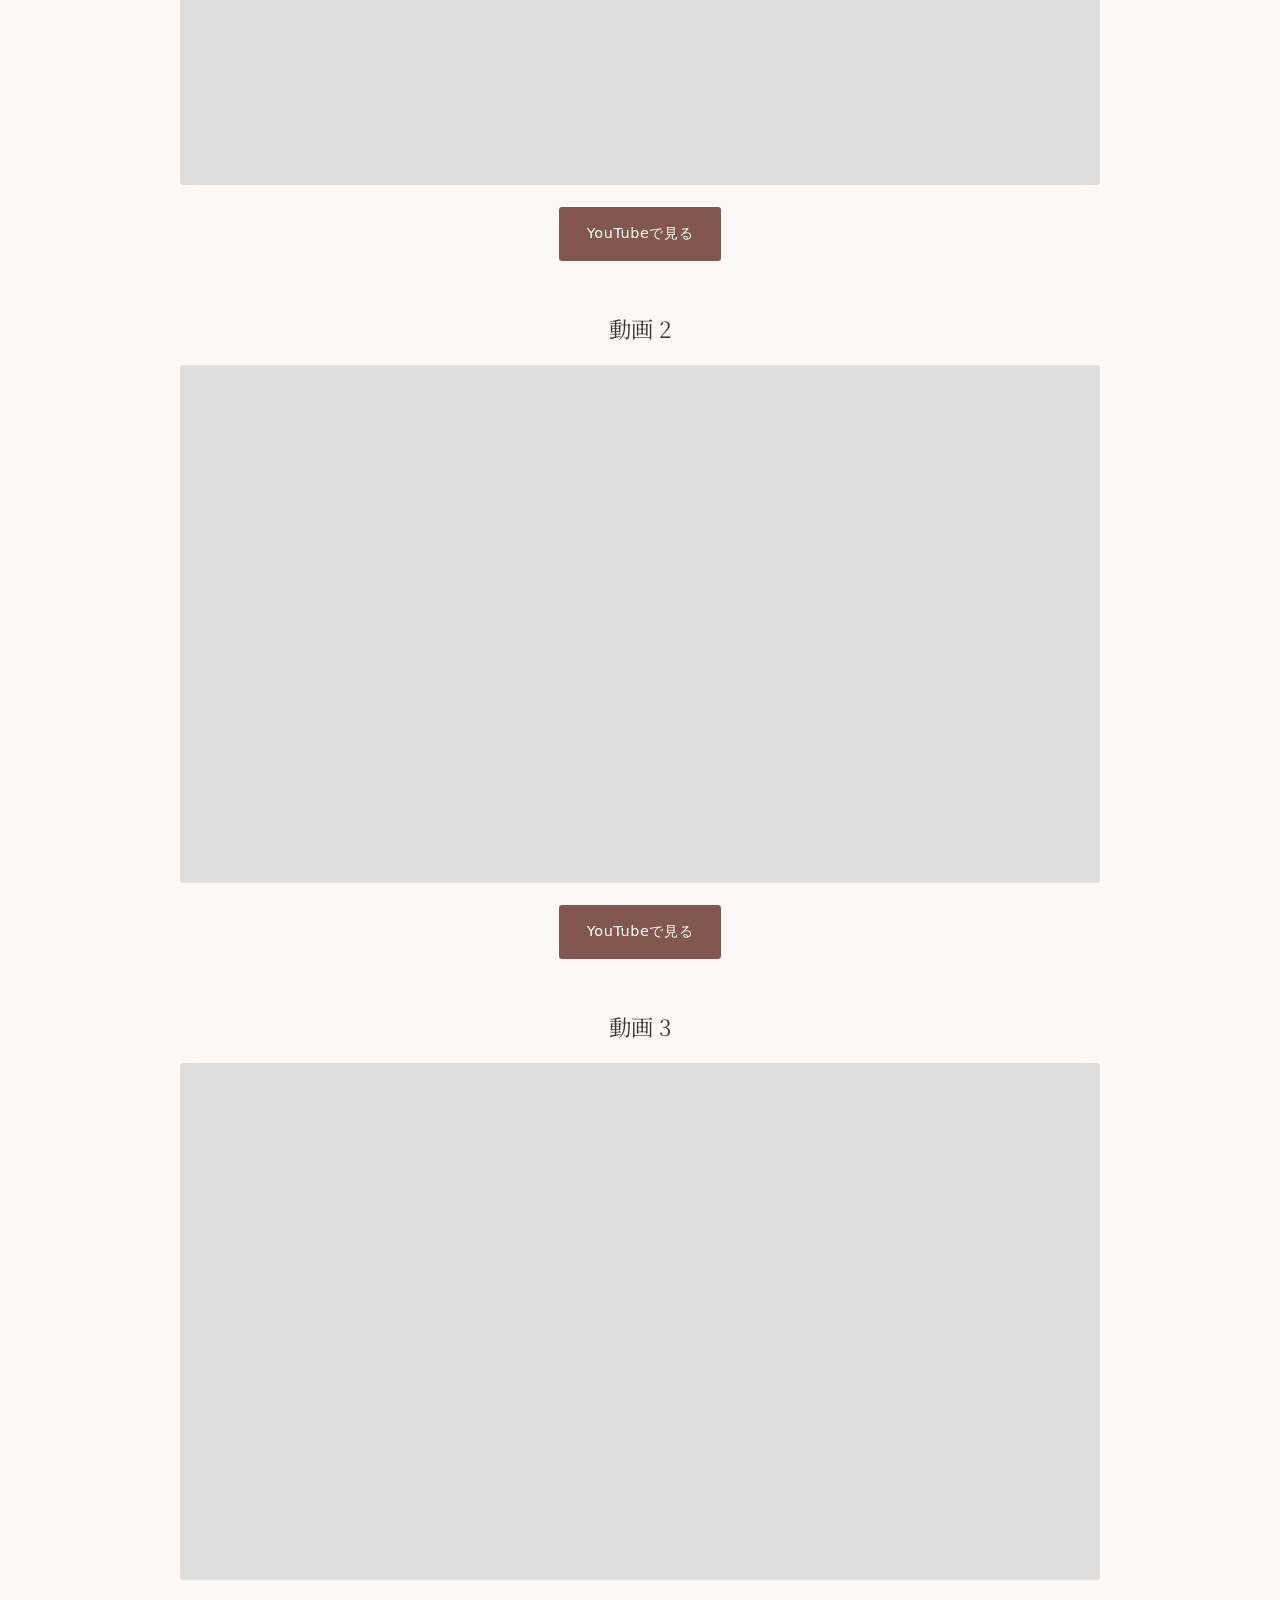
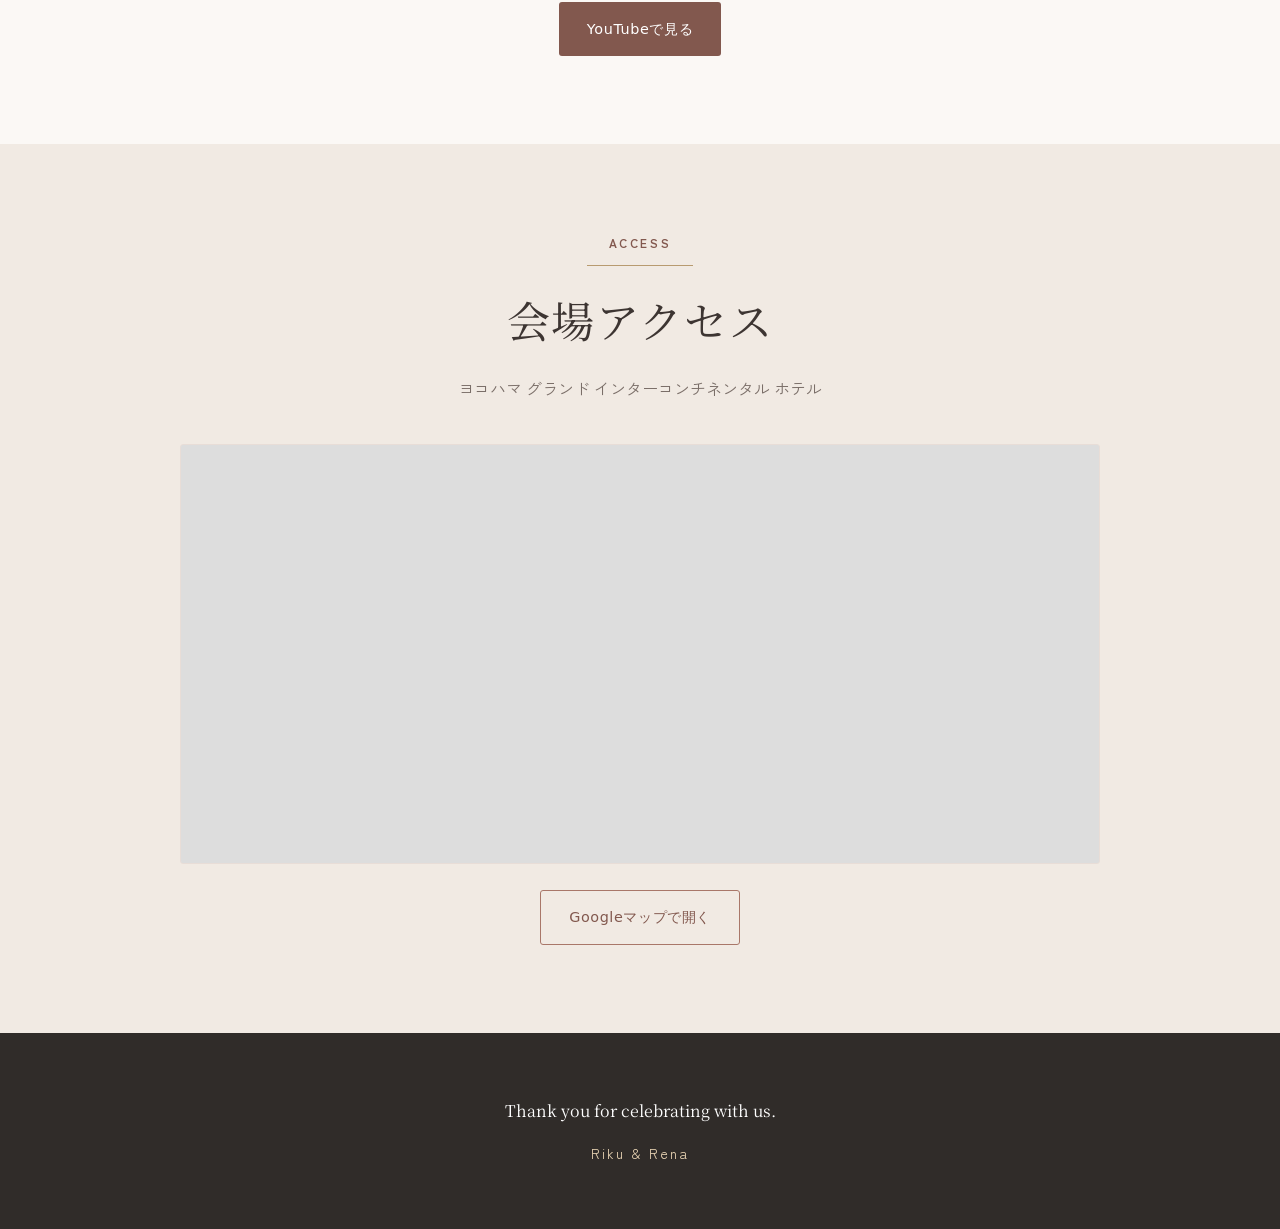
==== commit 9e3ea5cf: "動画を追加" ====
--- a/index.html
+++ b/index.html
@@ -3,6 +3,7 @@
 <head>
   <meta charset="utf-8">
   <meta name="viewport" content="width=device-width,initial-scale=1,viewport-fit=cover">
+  <meta name="referrer" content="strict-origin-when-cross-origin">
   <meta name="theme-color" content="#f7f2ee">
   <title>Wedding Day</title>
   <link rel="preconnect" href="https://fonts.googleapis.com">
@@ -78,16 +79,9 @@
         <h2>Wedding Movie</h2>
       </div>
 
-      <div class="video-wrap" id="youtubeVideoWrap" hidden>
-        <iframe id="youtubeFrame" title="Wedding Movie" loading="lazy"
-          allow="accelerometer; autoplay; clipboard-write; encrypted-media; gyroscope; picture-in-picture; web-share"
-          allowfullscreen></iframe>
-      </div>
+      <div class="movie-list" id="youtubeMovies" hidden></div>
       <div class="tmp-coming-soon" id="youtubeComingSoon">
         <h2>Coming Soon...</h2>
-      </div>
-      <div class="center" id="youtubeLinkWrap" hidden>
-        <a class="button" id="youtubeLink" href="#" target="_blank" rel="noopener">YouTubeで見る</a>
       </div>
       <p class="note" id="youtubeNote">※ 動画は結婚式後に公開予定です。</p>
     </section>
--- a/home.css
+++ b/home.css
@@ -83,6 +83,20 @@
 .home-page .button.outline:hover { background: #e8ddd7; }
 .home-page a:focus-visible { outline: 3px solid var(--home-gold); outline-offset: 6px; }
 .home-page .video-wrap, .home-page .map-wrap { border-radius: 3px; box-shadow: none; border: 1px solid var(--line); }
+.home-page .movie-list { display: grid; max-width: 920px; margin: 0 auto; gap: 48px; }
+.home-page .movie-list[hidden] { display: none; }
+.home-page .movie-card { min-width: 0; }
+.home-page .movie-card h3 {
+  margin: 0 0 18px;
+  font-family: "Noto Serif JP", serif;
+  font-size: clamp(1.1rem, 3vw, 1.4rem);
+  font-weight: 400;
+  line-height: 1.7;
+  text-align: center;
+  overflow-wrap: anywhere;
+}
+.home-page .movie-card .video-wrap { width: 100%; min-height: 200px; }
+.home-page .movie-link-wrap { margin-top: 22px; }
 .home-page .tmp-coming-soon { max-width: 920px; margin: auto; padding: 65px 24px; border: 1px solid var(--line); background: linear-gradient(135deg, #f4ece7, #fbf8f5); }
 .home-page .tmp-coming-soon h2 { font-size: clamp(1.5rem, 5vw, 2.3rem); font-weight: 400; letter-spacing: .06em; }
 .home-page footer { padding: 64px 24px; background: #302c29; }
